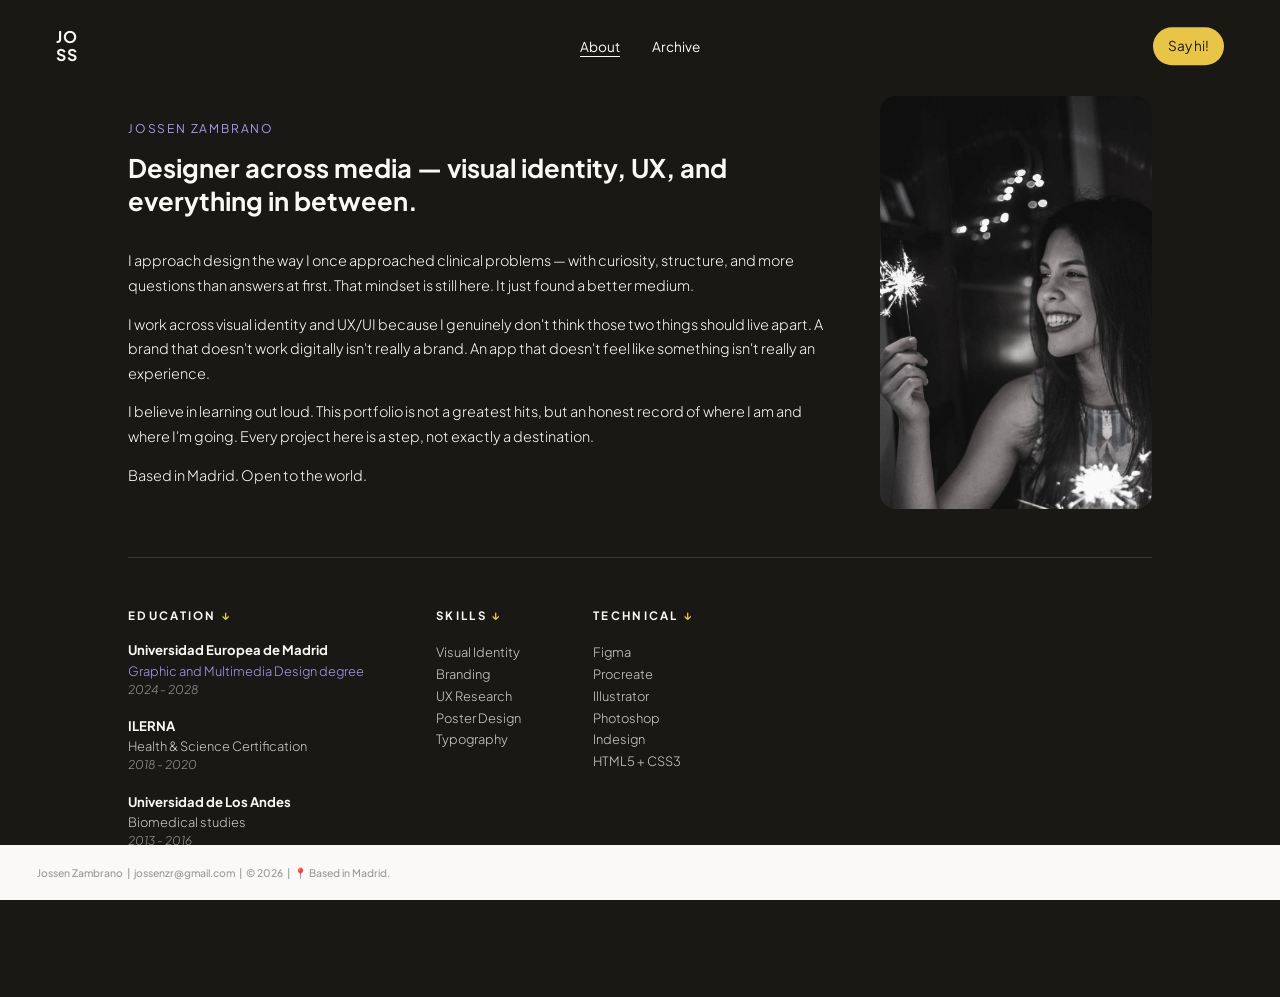
==== aboutme.html @ 897cc7c2 "Rediseño oscuro: sticky nav honey, hero cita, About y responsive móvil - Tema oscuro (Ink + blanco r" ====
﻿<!doctype html>

<html>
  <head>
    <title>About me</title>
    <meta charset="utf-8" />
    <meta
      name="viewport"
      content="width=device-width, initial-scale=1, user-scalable=no"
    />
    <link rel="icon" type="image/png" href="images/favicon.png" />
    <link rel="apple-touch-icon" href="images/favicon.png" />
    <link rel="stylesheet" href="assets/css/main.css" />
    <noscript
      ><link rel="stylesheet" href="assets/css/noscript.css"
    /></noscript>
  </head>
  <body class="is-preload home">
    <!-- Wrapper -->
    <div id="wrapper">
      <!-- Header -->
      <header id="header">
        <div class="inner">
          <!-- Logo -->
          <a href="index.html" class="logo"> <span>JO</span><span>SS</span> </a>

          <!-- Nav -->
          <nav>
            <ul>
              <li><a href="aboutme.html" class="active">About</a></li>
              <li><a href="archive.html">Archive</a></li>
              <li><a href="sayhello.html" class="say-hello">Say hi!</a></li>
            </ul>
          </nav>
          <button class="hamburger" id="hamburger" aria-label="Menu">
            <span></span>
            <span></span>
            <span></span>
          </button>
          <a
            href="sayhello.html#sayhello-form"
            class="header-msg icon fa-envelope"
            aria-label="Say hi"
            ><span class="label">Say hi</span></a
          >
        </div>
      </header>

      <!-- Main -->
      <div id="main">
        <div class="inner">
          <section id="about">
            <div class="about-text">
              <span class="about-label">Jossen Zambrano</span>
              <h2 class="about-heading">
                Designer across media — visual identity, UX, and everything in
                between.
              </h2>
              <p>
                I approach design the way I once approached clinical problems —
                with curiosity, structure, and more questions than answers at
                first. That mindset is still here. It just found a better
                medium.
              </p>
              <p>
                I work across visual identity and UX/UI because I genuinely
                don't think those two things should live apart. A brand that
                doesn't work digitally isn't really a brand. An app that doesn't
                feel like something isn't really an experience.
              </p>
              <p>
                I believe in learning out loud. This portfolio is not a greatest
                hits, but an honest record of where I am and where I'm going.
                Every project here is a step, not exactly a destination.
              </p>
              <p>Based in Madrid. Open to the world.</p>
            </div>
            <div class="about-photo">
              <img src="images/about_me_image.jpeg" alt="Jossen Zambrano" />
            </div>
          </section>

          <section class="resume">
            <div class="resume-col">
              <h3 class="resume-title">Education</h3>
              <div class="resume-item">
                <p class="resume-item-title">Universidad Europea de Madrid</p>
                <p class="resume-item-sub">
                  <span class="resume-hl">Graphic and Multimedia Design degree</span>
                </p>
                <p class="resume-item-date">2024 - 2028</p>
              </div>

              <div class="resume-item">
                <p class="resume-item-title">ILERNA</p>
                <p class="resume-item-sub">Health & Science Certification</p>
                <p class="resume-item-date">2018 - 2020</p>
              </div>

              <div class="resume-item">
                <p class="resume-item-title">Universidad de Los Andes</p>
                <p class="resume-item-sub">Biomedical studies</p>
                <p class="resume-item-date">2013 - 2016</p>
              </div>
            </div>

            <div class="resume-col">
              <h3 class="resume-title">Skills</h3>
              <ul class="resume-list">
                <li>Visual Identity</li>
                <li>Branding</li>
                <li>UX Research</li>
                <li>Poster Design</li>
                <li>Typography</li>
              </ul>
            </div>

            <div class="resume-col">
              <h3 class="resume-title">Technical</h3>
              <ul class="resume-list">
                <li>Figma</li>
                <li>Procreate</li>
                <li>Illustrator</li>
                <li>Photoshop</li>
                <li>Indesign</li>
                <li>HTML5 + CSS3</li>
              </ul>
            </div>
          </section>
        </div>
      </div>

      <!-- Footer -->
      <footer id="footer">
        <div class="inner">
          <div class="footer-bottom">
            <ul class="copyright">
              <li>
                Jossen Zambrano<span class="footer-extra">
                  &nbsp;|&nbsp; jossenzr@gmail.com</span
                >
                &nbsp;|&nbsp; &copy; 2026<span class="footer-extra">
                  &nbsp;|&nbsp; 📍 Based in Madrid.</span
                >
              </li>
            </ul>
            <section class="footer-social">
              <ul class="icons">
                <li>
                  <a
                    href="https://www.instagram.com/hellojossi"
                    target="_blank"
                    rel="noopener"
                    class="icon brands style2 fa-instagram"
                    ><span class="label">Instagram</span></a
                  >
                </li>
                <li>
                  <a
                    href="https://www.linkedin.com/in/jossenz"
                    target="_blank"
                    rel="noopener"
                    class="icon brands style2 fa-linkedin"
                    ><span class="label">LinkedIn</span></a
                  >
                </li>
              </ul>
            </section>
          </div>
        </div>
      </footer>
    </div>

    <!-- Scripts -->
    <script src="assets/js/jquery.min.js"></script>
    <script src="assets/js/browser.min.js"></script>
    <script src="assets/js/breakpoints.min.js"></script>
    <script src="assets/js/util.js"></script>
    <script src="assets/js/main.js"></script>
    <script src="assets/js/hamburger.js"></script>
  </body>
</html>
---- assets/css/main.css ----
﻿@import url(fontawesome-all.min.css);
@import url("https://fonts.googleapis.com/css?family=Source+Sans+Pro:300,700,900");

@font-face {
	font-family: "Plus Jakarta Sans";
	src: url("../webfonts/Plus_Jakarta_Sans/PlusJakartaSans-VariableFont_wght.ttf") format("truetype");
	font-weight: 200 800;
	font-style: normal;
}

@font-face {
	font-family: "Plus Jakarta Sans";
	src: url("../webfonts/Plus_Jakarta_Sans/PlusJakartaSans-Italic-VariableFont_wght.ttf") format("truetype");
	font-weight: 200 800;
	font-style: italic;
}

/*
	Phantom by HTML5 UP
	html5up.net | @ajlkn
	Free for personal and commercial use under the CCA 3.0 license (html5up.net/license)
*/

html, body, div, span, applet, object,
iframe, h1, h2, h3, h4, h5, h6, p, blockquote,
pre, a, abbr, acronym, address, big, cite,
code, del, dfn, em, img, ins, kbd, q, s, samp,
small, strike, strong, sub, sup, tt, var, b,
u, i, center, dl, dt, dd, ol, ul, li, fieldset,
form, label, legend, table, caption, tbody,
tfoot, thead, tr, th, td, article, aside,
canvas, details, embed, figure, figcaption,
footer, header, hgroup, menu, nav, output, ruby,
section, summary, time, mark, audio, video {
	margin: 0;
	padding: 0;
	border: 0;
	font-size: 100%;
	font: inherit;
	vertical-align: baseline;}

article, aside, details, figcaption, figure,
footer, header, hgroup, menu, nav, section {
	display: block;}

body {
	line-height: 1;
}

ol, ul {
	list-style: none;
}

blockquote, q {
	quotes: none;
}

	blockquote:before, blockquote:after, q:before, q:after {
		content: '';
		content: none;
	}

table {
	border-collapse: collapse;
	border-spacing: 0;
}

body {
	-webkit-text-size-adjust: none;
}

mark {
	background-color: transparent;
	color: inherit;
}

input::-moz-focus-inner {
	border: 0;
	padding: 0;
}

input, select, textarea {
	-moz-appearance: none;
	-webkit-appearance: none;
	-ms-appearance: none;
	appearance: none;
}

/* Basic */

	@-ms-viewport {
		width: device-width;
	}

	body {
		-ms-overflow-style: scrollbar;
	}

	@media screen and (max-width: 480px) {

		html, body {
			min-width: 320px;
		}

	}

	html {
		box-sizing: border-box;
	}

	*, *:before, *:after {
		box-sizing: inherit;
	}

	body {
		background: #F5F0E8;
	}

	/* Dark theme — applied site-wide via the "home" body class */
	body.home {
		background: #1A1814;
		color: #FAF9F7;
	}

	/* Header: blended/transparent at top, off-white sticky pill once scrolled */
	body.home #header {
		background: transparent;
		box-shadow: none;
		transition: background-color 0.3s ease, box-shadow 0.3s ease;
	}

	body.home #header.scrolled {
		background: rgba(232, 197, 71, 0.82);
		box-shadow: 0 6px 24px rgba(26, 24, 20, 0.18);
	}

	/* Logo swaps with header state (all widths) */
	body.home #header .logo {
		color: #FAF9F7;
	}

	body.home #header.scrolled .logo,
	body.home #header.menu-open .logo {
		color: #1A1814;
	}

	/* Hamburger swaps with header state (mobile) */
	body.home #header .hamburger span {
		background: #FAF9F7;
	}

	body.home #header.scrolled .hamburger span,
	body.home #header.menu-open .hamburger span {
		background: #1A1814;
	}

	/* Nav links + CTA swap only where the nav is a bar (tablet/desktop) */
	@media screen and (min-width: 737px) {

		/* Say hi as a right-aligned CTA (About/Archive stay centered) */
		body.home #header nav ul li:last-child {
			position: absolute;
			right: 2em;
			top: 50%;
			transform: translateY(-50%);
		}

		body.home #header nav ul li a {
			color: #FAF9F7;
		}

		body.home #header.scrolled nav ul li a {
			color: #1A1814;
		}

		body.home #header.scrolled nav ul li a:hover {
			color: #FAF9F7 !important;
		}

		/* Current-page (active) link behaves like the others — no purple */
		body.home #header nav ul li a.active {
			color: #FAF9F7 !important;
			font-weight: 400;
			text-decoration: underline;
			text-underline-offset: 4px;
		}

		body.home #header nav ul li a.active:hover {
			color: #A599F2 !important;
		}

		body.home #header.scrolled nav ul li a.active {
			color: #1A1814 !important;
		}

		body.home #header.scrolled nav ul li a.active:hover {
			color: #FAF9F7 !important;
		}

		/* Filled pill CTA — Honey on the dark bar */
		body.home #header nav ul li a.say-hello {
			background: #E8C547;
			box-shadow: none;
			color: #1A1814;
			font-weight: 400;
			text-decoration: none;
		}

		body.home #header nav ul li a.say-hello:hover {
			background: #f0d264;
			color: #1A1814 !important;
			box-shadow: none;
			text-decoration: none;
		}

		/* Filled pill CTA — Ink on the honey bar */
		body.home #header.scrolled nav ul li a.say-hello {
			background: #1A1814;
			box-shadow: none;
			color: #FAF9F7;
		}

		body.home #header.scrolled nav ul li a.say-hello:hover {
			background: #2e2a25;
			color: #FAF9F7 !important;
			box-shadow: none;
			text-decoration: none;
		}

	}

	/* Say hi CTA arrow: Ink on the violet button, off-white on the Ink button */
	body.home #header nav ul li a.say-hello::after {
		color: #1A1814;
	}

	body.home #header.scrolled nav ul li a.say-hello::after {
		color: #FAF9F7;
	}

	/* Footer in off-white */
	body.home #footer {
		background-color: #FAF9F7;
	}

	/* Tile shadow, readable on the dark background */
	body.home .tiles article {
		box-shadow: 0 14px 34px rgba(0, 0, 0, 0.55);
	}

	body:not(.is-touch).home .tiles article:hover {
		box-shadow: 0 22px 48px rgba(0, 0, 0, 0.7);
	}

	/* Other pages: flip dark content text to off-white on the dark theme */
	body.home .about-heading,
	body.home .about-text p,
	body.home .sayhello-sub,
	body.home .sayhello-form-label,
	body.home .sayhello-field-label {
		color: #FAF9F7;
	}

	/* About name label in the brand purple */
	body.home .about-label {
		color: #A599F2;
	}

	/* Keep Ink text where it sits on a light (honey) element */
	body.home .sayhello-highlight {
		color: #1A1814;
	}

	/* Per-page nav hover colour (About / Archive) */
	body.p2 #header nav ul li a:not(.say-hello):hover,
	body.p2 #header.scrolled nav ul li a:not(.say-hello):hover {
		color: #FAF9F7 !important;
	}

	body.p3 #header nav ul li a:not(.say-hello):hover,
	body.p3 #header.scrolled nav ul li a:not(.say-hello):hover {
		color: #1A1814 !important;
	}

	/* Already on the Say hi page: hide the CTA in the nav */
	body.sayhi #header nav ul li:last-child {
		display: none;
	}

		body.is-preload *, body.is-preload *:before, body.is-preload *:after {
			-moz-animation: none !important;
			-webkit-animation: none !important;
			-ms-animation: none !important;
			animation: none !important;
			-moz-transition: none !important;
			-webkit-transition: none !important;
			-ms-transition: none !important;
			transition: none !important;
		}

/* Type */

	body, input, select, textarea {
		color: #585858;
		font-family: "Plus Jakarta Sans", "Source Sans Pro", Helvetica, sans-serif;
		font-size: 16pt;
		font-weight: 300;
		line-height: 1.75;
	}

		@media screen and (max-width: 1680px) {

			body, input, select, textarea {
				font-size: 14pt;
			}

		}

		@media screen and (max-width: 1280px) {

			body, input, select, textarea {
				font-size: 12pt;
			}

		}

	a {
		-moz-transition: border-bottom-color 0.2s ease, color 0.2s ease;
		-webkit-transition: border-bottom-color 0.2s ease, color 0.2s ease;
		-ms-transition: border-bottom-color 0.2s ease, color 0.2s ease;
		transition: border-bottom-color 0.2s ease, color 0.2s ease;
		text-decoration: none;
		color: #585858;
		border-bottom: dotted 1px rgba(88, 88, 88, 0.5);
	}

		a:hover {
			border-bottom-color: transparent;
			color: #f2849e !important;
		}

	strong, b {
		font-weight: 900;
	}

	em, i {
		font-style: italic;
	}

	p {
		margin: 0 0 2em 0;
	}

	h1 {
		font-size: 2.75em;
		font-weight: 700;
		line-height: 1.3;
		margin: 0 0 1em 0;
		letter-spacing: -0.035em;
	}

		h1 a {
			color: inherit;
		}

		@media screen and (max-width: 736px) {

			h1 {
				font-size: 2em;
				margin: 0 0 1em 0;
			}

		}

		@media screen and (max-width: 360px) {

			h1 {
				font-size: 1.75em;
			}

		}

	h2 {
		font-weight: 900;
		line-height: 1.5;
		margin: 0 0 2em 0;
		text-transform: uppercase;
		letter-spacing: 0.35em;
		font-size: 1.1em;
	}

		h2 a {
			color: inherit;
		}

	@media screen and (max-width: 980px) {

		h1 br, h2 br {
			display: none;
		}

	}

	@media screen and (max-width: 736px) {

		h2 {
			font-size: 1em;
		}

	}

/* Icon */

	.icon {
		text-decoration: none;
		border-bottom: none;
		position: relative;
	}

		.icon:before {
			-moz-osx-font-smoothing: grayscale;
			-webkit-font-smoothing: antialiased;
			display: inline-block;
			font-style: normal;
			font-variant: normal;
			text-rendering: auto;
			line-height: 1;
			text-transform: none !important;
			font-family: 'Font Awesome 5 Free';
			font-weight: 400;
		}

		.icon > .label {
			display: none;
		}

		.icon:before {
			line-height: inherit;
		}

		.icon.brands:before {
			font-family: 'Font Awesome 5 Brands';
		}

		.icon.style2 {
			-moz-transition: background-color 0.2s ease-in-out, color 0.2s ease-in-out, border-color 0.2s ease-in-out;
			-webkit-transition: background-color 0.2s ease-in-out, color 0.2s ease-in-out, border-color 0.2s ease-in-out;
			-ms-transition: background-color 0.2s ease-in-out, color 0.2s ease-in-out, border-color 0.2s ease-in-out;
			transition: background-color 0.2s ease-in-out, color 0.2s ease-in-out, border-color 0.2s ease-in-out;
			background-color: transparent;
			border: solid 1px #c9c9c9;
			border-radius: 4px;
			width: 2.65em;
			height: 2.65em;
			display: inline-block;
			text-align: center;
			line-height: 2.65em;
			color: inherit;
		}

			.icon.style2:before {
				font-size: 1.1em;
			}

			.icon.style2 {
				border: none;
				width: auto;
				height: auto;
				line-height: inherit;
			}

			.icon.style2:hover {
				color: #A599F2 !important;
				border-color: transparent;
			}

			.icon.style2:active {
				background-color: transparent;
			}

/* List */

	ol {
		list-style: decimal;
		margin: 0 0 2em 0;
		padding-left: 1.25em;
	}

		ol li {
			padding-left: 0.25em;
		}

	ul {
		list-style: disc;
		margin: 0 0 2em 0;
		padding-left: 1em;
	}

		ul li {
			padding-left: 0.5em;
		}

	dl {
		margin: 0 0 2em 0;
	}

		dl dt {
			display: block;
			font-weight: 900;
			margin: 0 0 1em 0;
		}

		dl dd {
			margin-left: 2em;
		}

/* Actions */

	ul.actions {
		display: -moz-flex;
		display: -webkit-flex;
		display: -ms-flex;
		display: flex;
		cursor: default;
		list-style: none;
		margin-left: -1em;
		padding-left: 0;
	}

		ul.actions li {
			padding: 0 0 0 1em;
			vertical-align: middle;
		}

/* Icons */

	ul.icons {
		cursor: default;
		list-style: none;
		padding-left: 0;
		margin: -1em 0 2em -1em;
	}

		ul.icons li {
			display: inline-block;
			padding: 1em 0 0 1em;
		}

/* Form */

	form {
		margin: 0 0 2em 0;
		overflow-x: hidden;
	}

		form > :last-child {
			margin-bottom: 0;
		}

		form > .fields {
			display: -moz-flex;
			display: -webkit-flex;
			display: -ms-flex;
			display: flex;
			-moz-flex-wrap: wrap;
			-webkit-flex-wrap: wrap;
			-ms-flex-wrap: wrap;
			flex-wrap: wrap;
			width: calc(100% + 3em);
			margin: -1.5em 0 2em -1.5em;
		}

			form > .fields > .field {
				-moz-flex-grow: 0;
				-webkit-flex-grow: 0;
				-ms-flex-grow: 0;
				flex-grow: 0;
				-moz-flex-shrink: 0;
				-webkit-flex-shrink: 0;
				-ms-flex-shrink: 0;
				flex-shrink: 0;
				padding: 1.5em 0 0 1.5em;
				width: calc(100% - 1.5em);
			}

				form > .fields > .field.half {
					width: calc(50% - 0.75em);
				}

				form > .fields > .field.third {
					width: calc(100%/3 - 0.5em);
				}

				form > .fields > .field.quarter {
					width: calc(25% - 0.375em);
				}

		@media screen and (max-width: 480px) {

			form > .fields {
				width: calc(100% + 3em);
				margin: -1.5em 0 2em -1.5em;
			}

				form > .fields > .field {
					padding: 1.5em 0 0 1.5em;
					width: calc(100% - 1.5em);
				}

					form > .fields > .field.half {
						width: calc(100% - 1.5em);
					}

					form > .fields > .field.third {
						width: calc(100% - 1.5em);
					}

					form > .fields > .field.quarter {
						width: calc(100% - 1.5em);
					}

		}

	label {
		display: block;
		font-size: 0.9em;
		font-weight: 900;
		margin: 0 0 1em 0;
	}

	input[type="text"],
	input[type="password"],
	input[type="email"],
	input[type="tel"],
	textarea {
		-moz-appearance: none;
		-webkit-appearance: none;
		-ms-appearance: none;
		appearance: none;
		background-color: transparent;
		border: none;
		border-radius: 0;
		border-bottom: solid 1px #c9c9c9;
		color: inherit;
		display: block;
		outline: 0;
		padding: 0;
		text-decoration: none;
		width: 100%;
	}

		input[type="text"]:invalid,
		input[type="password"]:invalid,
		input[type="email"]:invalid,
		input[type="tel"]:invalid,
		textarea:invalid {
			box-shadow: none;
		}

		input[type="text"]:focus,
		input[type="password"]:focus,
		input[type="email"]:focus,
		input[type="tel"]:focus,
		textarea:focus {
			border-bottom-color: #A599F2;
			box-shadow: inset 0 -1px 0 0 #A599F2;
		}

	/*input[type="text"],
	input[type="password"],
	input[type="email"] {
		height: em;
	} */

	textarea {
		padding: 0;
		min-height: 3.75em;
	}

/* Image */

	.image {
		border-radius: 4px;
		border: 0;
		display: inline-block;
		position: relative;
	}

		.image img {
			border-radius: 4px;
			display: block;
		}

/* Button */

	input[type="submit"],
	input[type="reset"],
	input[type="button"],
	button,
	.button {
		-moz-appearance: none;
		-webkit-appearance: none;
		-ms-appearance: none;
		appearance: none;
		-moz-transition: background-color 0.2s ease-in-out, color 0.2s ease-in-out, box-shadow 0.2s ease-in-out;
		-webkit-transition: background-color 0.2s ease-in-out, color 0.2s ease-in-out, box-shadow 0.2s ease-in-out;
		-ms-transition: background-color 0.2s ease-in-out, color 0.2s ease-in-out, box-shadow 0.2s ease-in-out;
		transition: background-color 0.2s ease-in-out, color 0.2s ease-in-out, box-shadow 0.2s ease-in-out;
		background-color: transparent;
		border-radius: 4px;
		border: 0;
		box-shadow: inset 0 0 0 2px #585858;
		color: #585858 !important;
		cursor: pointer;
		display: inline-block;
		font-size: 0.8em;
		font-weight: 900;
		height: 3.5em;
		letter-spacing: 0.35em;
		line-height: 3.45em;
		overflow: hidden;
		padding: 0 1.25em 0 1.6em;
		text-align: center;
		text-decoration: none;
		text-overflow: ellipsis;
		text-transform: uppercase;
		white-space: nowrap;
	}

		input[type="submit"].icon:before,
		input[type="reset"].icon:before,
		input[type="button"].icon:before,
		button.icon:before,
		.button.icon:before {
			margin-right: 0.5em;
		}

		input[type="submit"].fit,
		input[type="reset"].fit,
		input[type="button"].fit,
		button.fit,
		.button.fit {
			width: 100%;
		}

		input[type="submit"]:hover,
		input[type="reset"]:hover,
		input[type="button"]:hover,
		button:hover,
		.button:hover {
			color: #f2849e !important;
			box-shadow: inset 0 0 0 2px #f2849e;
		}

		input[type="submit"]:active,
		input[type="reset"]:active,
		input[type="button"]:active,
		button:active,
		.button:active {
			background-color: rgba(242, 132, 158, 0.1);
		}

		input[type="submit"].primary,
		input[type="reset"].primary,
		input[type="button"].primary,
		button.primary,
		.button.primary {
			box-shadow: none;
			background-color: #E8C547;
			color: #1A1814 !important;
			border-radius: 2em;
		}

			input[type="submit"].primary:hover,
			input[type="reset"].primary:hover,
			input[type="button"].primary:hover,
			button.primary:hover,
			.button.primary:hover {
				background-color: #A599F2;
				box-shadow: 0 4px 16px rgba(165, 153, 242, 0.4);
				color: #ffffff !important;
			}

			input[type="submit"].primary:active,
			input[type="reset"].primary:active,
			input[type="button"].primary:active,
			button.primary:active,
			.button.primary:active {
				background-color: #8a7de0;
			}

		input[type="submit"].disabled, input[type="submit"]:disabled,
		input[type="reset"].disabled,
		input[type="reset"]:disabled,
		input[type="button"].disabled,
		input[type="button"]:disabled,
		button.disabled,
		button:disabled,
		.button.disabled,
		.button:disabled {
			pointer-events: none;
			opacity: 0.25;
		}

/* Tiles */

	.tiles {
		display: grid;
		grid-template-columns: 1fr 1fr 1fr;
		gap: 1em;
		margin: 0;
	}

		.tiles article {
			-moz-transition: -moz-transform 0.5s ease, opacity 0.5s ease, box-shadow 0.5s ease;
			-webkit-transition: -webkit-transform 0.5s ease, opacity 0.5s ease, box-shadow 0.5s ease;
			-ms-transition: -ms-transform 0.5s ease, opacity 0.5s ease, box-shadow 0.5s ease;
			transition: transform 0.5s ease, opacity 0.5s ease, box-shadow 0.5s ease;
			position: relative;
			width: auto;
			margin: 0;
			aspect-ratio: 1 / 1;
			border-radius: 1em;
			box-shadow: 0 10px 30px rgba(26, 24, 20, 0.12);
			overflow: hidden;
		}

			.tiles article > .image {
				-moz-transition: -moz-transform 0.5s ease;
				-webkit-transition: -webkit-transform 0.5s ease;
				-ms-transition: -ms-transform 0.5s ease;
				transition: transform 0.5s ease;
				position: absolute;
				top: 0;
				left: 0;
				width: 100%;
				height: 100%;
				display: block;
				border-radius: 0;
				overflow: hidden;
			}

				.tiles article > .image img {
					display: block;
					width: 100%;
					height: 100%;
					object-fit: cover;
					filter: blur(6px);
					transform: scale(1.05);
					transition: filter 0.5s ease, transform 0.5s ease;
				}

				.tiles article > .image:before {
					pointer-events: none;
					transition: background-color 0.5s ease, opacity 0.5s ease;
					content: '';
					display: block;
					position: absolute;
					top: 0;
					left: 0;
					width: 100%;
					height: 100%;
					background-color: transparent;
					opacity: 0;
					z-index: 1;
				}

				.tiles article > .image:after {
					pointer-events: none;
					-moz-transition: opacity 0.5s ease;
					-webkit-transition: opacity 0.5s ease;
					-ms-transition: opacity 0.5s ease;
					transition: opacity 0.5s ease;
					content: '';
					display: block;
					position: absolute;
					top: 0;
					left: 0;
					width: 100%;
					height: 100%;
					background-image: url("data:image/svg+xml;charset=utf8,%3Csvg xmlns='http://www.w3.org/2000/svg' width='100' height='100' viewBox='0 0 100 100' preserveAspectRatio='none'%3E%3Cstyle%3Eline %7B stroke-width: 0.25px%3B stroke: %23ffffff%3B %7D%3C/style%3E%3Cline x1='0' y1='0' x2='100' y2='100' /%3E%3Cline x1='100' y1='0' x2='0' y2='100' /%3E%3C/svg%3E");
					background-position: center;
					background-repeat: no-repeat;
					background-size: 100% 100%;
					opacity: 0;
					z-index: 2;
				}

			.tiles article > a {
				display: -moz-flex;
				display: -webkit-flex;
				display: -ms-flex;
				display: flex;
				-moz-flex-direction: column;
				-webkit-flex-direction: column;
				-ms-flex-direction: column;
				flex-direction: column;
				-moz-align-items: center;
				-webkit-align-items: center;
				-ms-align-items: center;
				align-items: center;
				-moz-justify-content: center;
				-webkit-justify-content: center;
				-ms-justify-content: center;
				justify-content: center;
				-moz-transition: background-color 0.5s ease, -moz-transform 0.5s ease;
				-webkit-transition: background-color 0.5s ease, -webkit-transform 0.5s ease;
				-ms-transition: background-color 0.5s ease, -ms-transform 0.5s ease;
				transition: background-color 0.5s ease, transform 0.5s ease;
				position: absolute;
				top: 0;
				left: 0;
				width: 100%;
				height: 100%;
				padding: 1em;
				border-radius: 0;
				border-bottom: 0;
				color: #ffffff;
				text-align: center;
				text-decoration: none;
				z-index: 3;
			}

				.tiles article > a > :last-child {
					margin: 0;
				}

				.tiles article > a:hover {
					color: #ffffff !important;
				}

				.tiles article > a h2 {
					margin: 0;
				}

				.tiles article > a .content {
					-moz-transition: max-height 0.5s ease, opacity 0.5s ease;
					-webkit-transition: max-height 0.5s ease, opacity 0.5s ease;
					-ms-transition: max-height 0.5s ease, opacity 0.5s ease;
					transition: max-height 0.5s ease, opacity 0.5s ease;
					width: 100%;
					max-height: 0;
					line-height: 1.5;
					margin-top: 0.35em;
					opacity: 0;
				}

					.tiles article > a .content > :last-child {
						margin-bottom: 0;
					}


			body:not(.is-touch) .tiles article:hover {
				-moz-transform: translateY(-6px);
				-webkit-transform: translateY(-6px);
				-ms-transform: translateY(-6px);
				transform: translateY(-6px);
				box-shadow: 0 18px 42px rgba(26, 24, 20, 0.18);
			}

			body:not(.is-touch) .tiles article:hover > .image {
				-moz-transform: scale(1.03);
				-webkit-transform: scale(1.03);
				-ms-transform: scale(1.03);
				transform: scale(1.03);
			}

				body:not(.is-touch) .tiles article:hover > .image img {
					filter: blur(0);
					transform: scale(1);
				}

				body:not(.is-touch) .tiles article:hover > .image:before {
					background-color: #000000;
					opacity: 0.5;
				}

				body:not(.is-touch) .tiles article:hover > .image:after {
					opacity: 0;
				}

			body:not(.is-touch) .tiles article:hover .content {
				max-height: 15em;
				opacity: 1;
			}

		* + .tiles {
			margin-top: 2em;
		}

		body.is-preload .tiles article {
			-moz-transform: scale(0.9);
			-webkit-transform: scale(0.9);
			-ms-transform: scale(0.9);
			transform: scale(0.9);
			opacity: 0;
		}

		body.is-touch .tiles article .content {
			max-height: 15em;
			opacity: 1;
		}

		body.is-touch .tiles article > .image img {
			filter: blur(0);
			transform: scale(1);
		}

		body.is-touch .tiles article > .image:before {
			background-color: #000000;
			opacity: 0.5;
		}

		@media screen and (max-width: 1280px) {

			.tiles {
				margin: 0;
			}

				.tiles article {
					width: auto;
					margin: 0;
				}

		}

		@media screen and (max-width: 980px) {

			.tiles {
				margin: 0;
			}

				.tiles article {
					width: auto;
					margin: 0;
				}

		}

		@media screen and (max-width: 736px) {

			.tiles {
				grid-template-columns: 1fr 1fr;
				grid-auto-rows: auto;
				gap: 0.8em;
				margin: 0;
			}

				.tiles article {
					width: auto;
					margin: 0;
				}

					.tiles article:hover > .image {
						-moz-transform: scale(1.0);
						-webkit-transform: scale(1.0);
						-ms-transform: scale(1.0);
						transform: scale(1.0);
					}

		}

		@media screen and (max-width: 480px) {

			.tiles {
				grid-template-columns: 1fr;
				grid-auto-rows: auto;
				gap: 0.8em;
				margin: 0;
			}

				.tiles article {
					width: auto;
					margin: 0;
				}

		}

/* Tiles scroll reveal (mobile: appear one-by-one on scroll) */

	@keyframes tileReveal {
		0%   { opacity: 0; transform: translateY(48px); }
		55%  { opacity: 1; }
		80%  { transform: translateY(-8px); }
		100% { opacity: 1; transform: translateY(0); }
	}

	@media screen and (max-width: 736px) {

		.tiles article {
			opacity: 0;
			transform: translateY(48px);
		}

		.tiles article.reveal-in {
			animation: tileReveal 0.5s cubic-bezier(0.22, 1, 0.36, 1) both;
		}

	}

/* Header */

	#header {
		position: fixed;
		top: 0.9em;
		left: 1.5em;
		right: 1.5em;
		z-index: 10000;
		background: #F5F0E8;
		border-radius: 2em;
		box-shadow: 0 6px 24px rgba(26, 24, 20, 0.1);
		padding: 0;
	}

		#header .inner {
			display: flex;
			align-items: center;
			justify-content: center;
			position: relative;
			padding: 0 2em;
			min-height: 4em;
		}

		#header .logo {
			position: absolute;
			left: 2em;
			top: 50%;
			transform: translateY(-50%);
			display: flex;
			flex-direction: column;
			line-height: 1.1;
			text-decoration: none;
			border-bottom: 0;
			color: #1A1814;
			font-size: 1em;
			font-weight: 700;
			letter-spacing: 0.05em;
			transition: color 0.2s ease;
		}

		#header .logo:hover {
			color: #A599F2 !important;
		}

		#header nav ul {
			display: flex;
			align-items: center;
			list-style: none;
			margin: 0;
			padding: 0;
			gap: 2em;
		}

			#header nav ul li {
				padding: 0;
			}

				#header nav ul li a {
					font-size: 0.85em;
					font-weight: 400;
					color: #1A1814;
					text-decoration: none;
					border-bottom: 0;
					letter-spacing: 0;
					padding-bottom: 2px;
					transition: color 0.2s ease;
					display: inline-block;
				}

				#header nav ul li a.say-hello {
					position: relative;
					display: inline-flex;
					align-items: center;
					font-style: normal;
					font-weight: 700;
					padding: 0.5em 1.1em;
					border-radius: 2em;
					box-shadow: inset 0 0 0 2px #1A1814;
					transition: color 0.2s ease, box-shadow 0.2s ease;
				}

					#header nav ul li a.say-hello::after {
						content: '\2192';
						display: inline-block;
						max-width: 0;
						margin-left: 0;
						color: #A599F2;
						font-weight: 700;
						line-height: 1;
						opacity: 0;
						overflow: hidden;
						transform: translateX(-4px);
						transition: max-width 0.3s ease, margin-left 0.3s ease, opacity 0.25s ease, transform 0.3s ease;
					}

				#header nav ul li a:hover {
					color: #A599F2 !important;
					border-bottom: none !important;
					text-decoration: underline;
					text-underline-offset: 4px;
				}

				#header nav ul li a.say-hello:hover {
					box-shadow: inset 0 0 0 2px #A599F2;
					text-decoration: none;
				}

					#header nav ul li a.say-hello:hover::after {
						max-width: 1.5em;
						margin-left: 0.5em;
						opacity: 1;
						transform: translateX(0);
					}

				#header nav ul li a.active {
					color: #A599F2 !important;
					font-weight: 600;
					text-decoration: underline;
					text-underline-offset: 4px;
				}

/* Hamburger button */

	.hamburger {
		display: none;
		flex-direction: column;
		align-items: center;
		justify-content: center;
		gap: 5px;
		width: 26px;
		height: 26px;
		background: none;
		border: none;
		outline: none;
		cursor: pointer;
		padding: 0;
		z-index: 1001;
		box-shadow: none;
	}

	.hamburger:hover,
	.hamburger:active,
	.hamburger:focus,
	.hamburger:focus-visible {
		outline: none;
		box-shadow: none;
	}

	.hamburger span {
		display: block;
		width: 22px;
		height: 2px;
		background: #1A1814;
		border-radius: 2px;
		transition: transform 0.3s ease, opacity 0.3s ease;
	}

	.hamburger.is-open span:nth-child(1) {
		transform: translateY(7px) rotate(45deg);
	}

	.hamburger.is-open span:nth-child(2) {
		opacity: 0;
	}

	.hamburger.is-open span:nth-child(3) {
		transform: translateY(-7px) rotate(-45deg);
	}

	/* Header message icon */

	.header-msg {
		display: none;
		align-items: center;
		justify-content: center;
		width: 26px;
		height: 26px;
		color: #1A1814;
		font-size: 22px;
		line-height: 1;
		z-index: 1001;
		transition: color 0.2s ease;
	}

	.header-msg:hover {
		color: #A599F2 !important;
	}

	@media screen and (max-width: 736px) {

		/* Solid honey bar on mobile (no opacity) */
		body.home #header.scrolled {
			background: #E8C547;
		}

		#header .inner {
			padding: 1em 1.2em;
			position: relative;
			justify-content: flex-end;
		}

		#header .logo {
			position: absolute;
			left: 1.2em;
			top: 50%;
			transform: translateY(-50%);
			text-align: left;
			z-index: 1002;
		}

		.hamburger {
			display: flex;
			z-index: 1002;
		}

		.header-msg {
			display: none;
		}

		#header nav {
			position: fixed;
			top: 0;
			left: 0;
			right: 0;
			bottom: 0;
			width: 100%;
			height: 100vh;
			background: #E3D8F2;
			padding: 5.5em 1.6em 2em;
			z-index: 1000;
			transform: translateY(-100%);
			transition: transform 0.4s ease;
			overflow-y: auto;
		}

		#header nav.is-open {
			transform: translateY(0);
		}

		#header nav ul {
			flex-direction: column;
			align-items: flex-start;
			gap: 0.5em;
		}

		#header nav ul li {
			width: 100%;
		}

		#header nav ul li a {
			display: block;
			padding: 0.3em 0;
			font-size: 1.4em;
		}

		#header nav ul li a.say-hello {
			display: inline-block;
			margin-top: 1em;
			padding: 0.5em 1.4em;
			font-size: 1.1em;
			border-radius: 2em;
			background: #1A1814;
			color: #A599F2;
			box-shadow: none;
		}

		#header nav ul li a.say-hello::after {
			display: none;
		}

	}

/* Menu */

	#wrapper {
		-moz-transition: opacity 0.45s ease;
		-webkit-transition: opacity 0.45s ease;
		-ms-transition: opacity 0.45s ease;
		transition: opacity 0.45s ease;
		opacity: 1;
	}


/* Intro animation */

	@keyframes fadeSlideUp {
		from { opacity: 0; transform: translateY(24px); }
		to   { opacity: 1; transform: translateY(0); }
	}

	@keyframes quoteEmphasis {
		0%, 45% { color: inherit; }
		100%    { color: #A599F2; }
	}

	#intro .quote-text {
		animation: fadeSlideUp 0.9s cubic-bezier(0.22, 1, 0.36, 1) 0.15s both;
	}

	#intro .quote-sign {
		animation: fadeSlideUp 0.9s cubic-bezier(0.22, 1, 0.36, 1) 0.75s both;
	}

	#intro .quote-text em {
		animation: quoteEmphasis 1.4s ease 0.7s both;
	}

/* Intro */

	#intro {
		padding: 3.5em 2.5em 4.5em 2.5em;
		text-align: center;
	}

		#intro .hero-quote {
			margin: 0 auto;
			padding: 0;
			border: 0;
		}

		#intro .quote-text {
			font-size: clamp(1.9em, 5vw, 3.4em);
			font-weight: 300;
			line-height: 1.22;
			letter-spacing: -0.02em;
			max-width: min(11em, 100%);
			margin: 0 auto 0.7em auto;
		}

			#intro .quote-text em {
				font-style: normal;
				font-weight: 400;
				color: #A599F2;
			}

		#intro .quote-sign {
			display: flex;
			flex-direction: column;
			gap: 0.15em;
		}

			#intro .quote-name {
				font-size: clamp(1em, 1.6vw, 1.25em);
				font-weight: 600;
			}

			#intro .quote-role {
				font-size: clamp(0.85em, 1.2vw, 1em);
				font-weight: 400;
				font-style: italic;
				color: #E8C547;
			}

	@media screen and (max-width: 736px) {

		#intro {
			padding: 7em 1.4em 3em 1.4em;
		}

		#intro .hero-quote {
			max-width: 100%;
		}

		#intro .quote-text {
			font-size: clamp(1.7em, 8vw, 2.6em);
		}

	}

/* Main */

	#main {
		padding: 6em 0 8em 0;
		overflow-x: hidden;
	}

		@media screen and (max-width: 736px) {

			#main {
				padding: 0em 0 7em 0 ;
			}

		}

/* Footer */

	#footer {
		padding: 0.75em 0 0.75em 0;
		background-color: #EDE8DC;
		position: fixed;
		bottom: 0;
		left: 0;
		right: 0;
		z-index: 9999;
	}

	#footer h2 {
		margin: 0 0 0.5em 0;
	}

	#footer .footer-social h2 {
		font-size: 0.75em;
		font-weight: 400;
		text-transform: uppercase;
		letter-spacing: 0.15em;
	}

	#footer > .inner {
		align-items: center;
	}

	#footer .footer-bottom {
		display: flex;
		align-items: center;
		justify-content: space-between;
		width: 100%;
	}

	#footer .footer-social {
		display: flex;
		align-items: center;
		justify-content: flex-end;
		margin: 0;
	}

	#footer .footer-social ul.icons {
		margin: 0;
		padding: 0;
	}

	#footer .footer-social ul.icons li {
		padding: 0;
		margin: 0 0.5em;
	}

	#footer .footer-bottom .copyright {
		margin: 0;
		list-style: none;
		padding: 0;
		font-size: 0.65em;
		color: #999999;
		font-weight: 500;
		text-align: center;
	}

	#footer .footer-available {
		font-variant: small-caps;
		font-size: 1.2em;
		letter-spacing: 0.08em;
	}


/* Wrapper */

	#wrapper > * > .inner {
		width: 100%;
		max-width: 80em;
		margin: 0 auto;
		padding: 0 2em;
	}

		@media screen and (max-width: 736px) {

			#wrapper > * > .inner {
				padding: 0 1.25em;
			}

		}

/* Say Hello page */

	#sayhello-intro {
		max-width: 68em;
		margin: 0 auto;
		padding: 1.2em 0 1em 0;
		text-align: left;
	}

	@keyframes sayhelloTitleIn {
		from { opacity: 0; transform: translateX(40px); }
		to   { opacity: 1; transform: translateX(0); }
	}

	#sayhello-intro h1 {
		font-size: clamp(2.4em, 6vw, 3.6em);
		font-weight: 700;
		line-height: 1.05;
		letter-spacing: -0.02em;
		margin-bottom: 0.35em;
		color: rgba(250, 249, 247, 0.7);
		animation: sayhelloTitleIn 0.7s cubic-bezier(0.22, 1, 0.36, 1) both;
	}

	.sayhello-sub {
		font-size: 0.95em;
		line-height: 1.55;
		max-width: 30em;
		margin: 0;
	}

	#sayhello {
		max-width: 68em;
		margin: 0 auto;
		display: grid;
		grid-template-columns: 1fr 1fr;
		gap: 3.5em;
		align-items: start;
	}

	.sayhello-image {
		border-radius: 16px;
		overflow: hidden;
		aspect-ratio: 1 / 1;
	}

	.sayhello-image img {
		width: 100%;
		height: 100%;
		object-fit: cover;
		object-position: center top;
	}

	.sayhello-form-label {
		font-size: 0.85em;
		font-weight: 700;
		color: #1A1814;
		margin-bottom: 0.8em;
	}

	#sayhello input::placeholder,
	#sayhello textarea::placeholder {
		font-size: 0.8em;
	}

	.sayhello-field-label {
		display: block;
		font-size: 0.8em;
		font-weight: 400;
		color: #1A1814;
		margin-bottom: 0.3em;
	}

	#sayhello form > .fields {
		width: calc(100% + 1em);
		margin: -0.2em 0 0.4em -1em;
	}

	#sayhello form > .fields > .field {
		padding: 0.2em 0 0 1em;
	}

	#sayhello form > .fields > .field.half {
		width: calc(50% - 0.5em);
	}

	.field:not(:first-child):not(.half) {
		margin-top: 1em;
	}

#sayhello ul.actions {
		display: flex;
		justify-content: flex-start;
		margin: 0;
		margin-top: 2.5em;
	}

	#sayhello ul.actions li {
		padding-left: 0;
	}

	/* Submit pill: like the Say hi CTA — static colour, arrow slides on hover */
	.submit-cta {
		display: inline-flex;
		align-items: center;
		justify-content: center;
		text-transform: none;
		letter-spacing: normal;
		font-weight: 400;
		padding: 0 1.4em;
	}

		.primary.submit-cta:hover,
		.primary.submit-cta:active {
			background-color: #E8C547;
			color: #1A1814 !important;
			box-shadow: none;
		}

		.submit-cta::after {
			content: '\2192';
			display: inline-block;
			max-width: 0;
			margin-left: 0;
			color: #1A1814;
			font-weight: 700;
			line-height: 1;
			opacity: 0;
			overflow: hidden;
			transform: translateX(-4px);
			transition: max-width 0.3s ease, margin-left 0.3s ease, opacity 0.25s ease, transform 0.3s ease;
		}

		.submit-cta:hover::after {
			max-width: 1.5em;
			margin-left: 0.5em;
			opacity: 1;
			transform: translateX(0);
		}

	[data-fs-success] {
		display: none;
	}

	.sayhello-toast {
		position: fixed;
		bottom: 2rem;
		left: 50%;
		transform: translateX(-50%);
		background: #1A1814;
		color: #fff;
		padding: 0.9em 1.6em;
		border-radius: 8px;
		font-size: 0.9em;
		font-weight: 500;
		max-width: calc(100vw - 2rem);
		text-align: center;
		z-index: 9999;
		box-shadow: 0 4px 20px rgba(0,0,0,0.18);
		animation: toast-in 0.35s cubic-bezier(0.22, 1, 0.36, 1) both;
	}

	@keyframes toast-in {
		from {
			opacity: 0;
			transform: translateX(-50%) translateY(12px);
		}
		to {
			opacity: 1;
			transform: translateX(-50%) translateY(0);
		}
	}

	@keyframes toast-out {
		to {
			opacity: 0;
			transform: translateX(-50%) translateY(12px);
		}
	}

	.sayhello-toast--out {
		animation: toast-out 0.35s cubic-bezier(0.22, 1, 0.36, 1) forwards;
	}

	.sayhello-error {
		color: #c0392b;
		font-size: 0.8em;
		margin-bottom: 0.5em;
	}

	[data-fs-error]:not(:empty) {
		color: #c0392b;
		font-size: 0.75em;
		display: block;
		margin-top: 0.25em;
	}

/* About page */

	#about {
		display: grid;
		grid-template-columns: 1fr 17em;
		align-items: stretch;
		gap: 3em;
		max-width: 64em;
		margin: 0 auto;
	}

	.about-text {
		display: flex;
		flex-direction: column;
		justify-content: center;
	}

	.about-label {
		display: block;
		font-size: 0.75em;
		font-weight: 400;
		text-transform: uppercase;
		letter-spacing: 0.15em;
		color: #1A1814;
		margin-bottom: 1em;
	}

	.about-heading {
		font-size: 1.6em;
		font-weight: 700;
		line-height: 1.3;
		color: #1A1814;
		margin-bottom: 1.2em;
		text-transform: none;
		letter-spacing: normal;
	}

	.about-text p {
		font-size: 0.9em;
		line-height: 1.7;
		color: #1A1814;
		margin-bottom: 1em;
	}

	.about-text p:last-child {
		margin-bottom: 0;
	}

	.about-photo {
		position: relative;
		overflow: hidden;
		border-radius: 16px;
	}

	.about-photo img {
		width: 100%;
		height: 120%;
		object-fit: cover;
		object-position: left top;
	}

	/* About page — resume (Education / Skills / Experience) */
	.resume {
		border-top: solid 1px rgba(250, 249, 247, 0.15);
		max-width: 64em;
		margin: 3em auto 0;
		padding-top: 3em;
		display: grid;
		grid-template-columns: repeat(3, max-content);
		justify-content: start;
		gap: 4.5em;
	}

	.resume-title {
		font-size: 0.72em;
		font-weight: 700;
		text-transform: uppercase;
		letter-spacing: 0.2em;
		margin: 0 0 1.4em 0;
	}

	.resume-title::after {
		content: ' \2193';
		color: #E8C547;
	}

	.resume-item {
		margin-bottom: 1.3em;
	}

	.resume-item-title {
		font-size: 0.82em;
		font-weight: 700;
		line-height: 1.25;
		margin: 0;
	}

	.resume-item-sub {
		font-size: 0.8em;
		line-height: 1.25;
		margin: 0.3em 0 0 0;
		color: rgba(250, 249, 247, 0.8);
	}

	.resume-hl {
		color: #A599F2;
	}

	.resume-item-date {
		font-size: 0.75em;
		font-style: italic;
		line-height: 1.3;
		margin: 0.25em 0 0 0;
		opacity: 0.55;
	}

	.resume-list {
		list-style: none;
		margin: 0;
		padding: 0;
	}

		.resume-list li {
			font-size: 0.8em;
			line-height: 1.7;
			padding-left: 0;
			color: rgba(250, 249, 247, 0.8);
		}

	@media screen and (max-width: 736px) {

		.resume {
			grid-template-columns: 1fr;
			gap: 2.2em;
			padding-top: 2.2em;
		}

	}

/* ==========================================================================
   Project pages
   ========================================================================== */

	.project-tagline {
		padding: 3em 0;
		text-align: center;
	}

	.project-tagline p {
		font-size: 2em;
		font-weight: 300;
		line-height: 1.2;
		margin: 0;
		cursor: default;
		transition: transform 0.4s ease;
	}

	.project-tagline p:hover {
		transform: scale(1.02);
	}

	.project-tagline p em {
		font-style: italic;
		font-weight: 300;
		position: relative;
		display: inline;
		transition: color 0.3s ease;
	}

	.project-tagline p em::before {
		content: '';
		position: absolute;
		inset: -0.05em -0.1em;
		background-color: #E8C547;
		z-index: -1;
		transform: scaleX(0);
		transform-origin: left;
		transition: transform 0.35s cubic-bezier(0.22, 1, 0.36, 1);
	}

	.project-tagline p:hover em::before {
		transform: scaleX(1);
	}

	.project-tagline p:hover em {
		color: #1A1814;
	}

	@keyframes project-cover-in {
		from {
			opacity: 0;
			transform: scale(1.04);
		}
		to {
			opacity: 1;
			transform: scale(1);
		}
	}

	.project-cover {
		position: relative;
		left: 50%;
		right: 50%;
		margin-left: -50vw;
		margin-right: -50vw;
		margin-top: -5em;
		width: 100vw;
		margin-bottom: 3rem;
		animation: project-cover-in 2.8s cubic-bezier(0.22, 1, 0.36, 1) both;
	}

	.project-cover img {
		width: 100%;
		display: block;
		opacity: 0.8;
		aspect-ratio: 16 / 9;
		object-fit: cover;
		object-position: center top;
	}

	.project-description {
		display: flex;
		gap: 4rem;
		margin-bottom: 3rem;
		padding: 3rem 0;
	}

	.project-description-meta {
		flex: 0 0 35%;
	}

	.project-description-meta h1 {
		font-size: 2rem;
		margin-bottom: 2rem;
	}

	.project-description-meta dl {
		margin: 0;
	}

	.project-description-meta dt {
		font-weight: 700;
		font-size: 0.9rem;
		margin-top: 1.2rem;
		margin-bottom: 0.2rem;
	}

	.project-description-meta dt:first-of-type {
		margin-top: 0;
	}

	.project-description-meta dd {
		margin: 0;
		font-size: 0.9rem;
		opacity: 0.8;
	}

	.project-description-body {
		flex: 1;
	}

	.project-description-tagline {
		font-size: 1rem;
		font-weight: 600;
		margin-bottom: 1.5rem;
	}

	.project-description-body p {
		font-size: 0.95rem;
		line-height: 1.8;
		margin-bottom: 1rem;
	}

	.project-description-body p:last-child {
		margin-bottom: 0;
	}


.project-section {
		margin-bottom: 3rem;
	}

	.image-grid {
		display: flex;
		gap: 16px;
		margin-bottom: 16px;
	}

	.image-grid img {
		flex: 1;
		min-width: 0;
		display: block;
		aspect-ratio: 1 / 1;
		object-fit: cover;
		border-radius: 0;
	}

	.image-grid img:hover {
		transform: scale(1.02);
	}

	/* Contained, centred project layout on tablet/desktop (wider side margins) */
	@media screen and (min-width: 737px) {

		.project-cover {
			left: auto;
			right: auto;
			width: 100%;
			max-width: 64em;
			margin: 0 auto 3rem auto;
		}

		.project-tagline,
		.project-description,
		.project-section {
			max-width: 64em;
			margin-left: auto;
			margin-right: auto;
		}

	}

/* ==========================================================================
   Mobile responsive — global + all pages (≤736px and ≤480px)
   ========================================================================== */

/* --- Footer --- */

@media screen and (max-width: 736px) {

	#footer .footer-bottom {
		flex-direction: row;
		align-items: center;
		justify-content: space-between;
		gap: 0.8em;
		padding: 0 1.2em;
	}

	#footer .footer-social {
		justify-content: flex-end;
		flex: none;
	}

	#footer .footer-bottom .copyright {
		font-size: 0.62em;
		white-space: nowrap;
	}

	#footer .footer-extra {
		display: none;
	}

}

@media screen and (max-width: 480px) {

	#footer .footer-bottom {
		padding: 0 1em;
	}

	#footer .footer-bottom .copyright {
		font-size: 0.58em;
		line-height: 1.6;
	}

	#footer .footer-social ul.icons li {
		margin: 0 0.35em;
	}

}

/* --- Header --- */

@media screen and (max-width: 480px) {

	#header .inner {
		padding: 0.8em 1em;
		min-height: 4em;
	}

	#header nav ul {
		gap: 0.7em;
	}

	#header nav ul li a {
		font-size: 1.2em;
	}

}

/* --- Intro (index) --- */

@media screen and (max-width: 480px) {

	#intro {
		padding: 5em 1em 2em 1em;
	}

	#intro .intro-greeting {
		font-size: clamp(2em, 13vw, 2.9em);
	}

	#intro .intro-bio {
		font-size: 0.9em;
		max-width: 24em;
	}

}

/* --- About page --- */

@media screen and (max-width: 736px) {

	#about {
		grid-template-columns: 1fr;
		margin: 0;
		gap: 1.8em;
		padding-top: 5.5em;
	}

	.about-photo {
		order: -1;
		height: auto;
		aspect-ratio: 9 / 10;
	}

	.about-photo img {
		height: 100%;
		object-fit: cover;
		object-position: center 30%;
	}

	.about-text {
		padding: 0;
	}

	.about-heading {
		font-size: 1.35em;
	}

}

@media screen and (max-width: 480px) {

	#about {
		margin: 0;
	}

	.about-text {
		padding: 0;
	}

	.about-heading {
		font-size: 1.2em;
	}

}

/* --- Archive page --- */

	.under-construction {
		display: flex;
		flex-direction: column;
		align-items: center;
		justify-content: center;
		min-height: calc(100vh - 12em);
		gap: 0.5em;
		text-align: center;
	}

	.under-construction span {
		font-size: 3.5em;
		display: inline-block;
		animation: emoji-bounce 1.2s ease infinite;
	}

	@keyframes emoji-bounce {
		0%, 100% { transform: translateY(0); }
		40%       { transform: translateY(-10px); }
		60%       { transform: translateY(-6px); }
	}

	.under-construction p {
		font-size: 1.1em;
		font-weight: 500;
		letter-spacing: 0.08em;
		color: #1A1814;
	}

/* --- Say Hello page --- */

@media screen and (max-width: 736px) {

	#sayhello-intro {
		padding: 6em 0 1em 0;
	}

	#sayhello-intro h1 {
		font-size: clamp(2.6em, 11vw, 3.6em);
	}

	#sayhello {
		grid-template-columns: 1fr;
		gap: 1.5em;
	}

	.sayhello-image {
		aspect-ratio: auto;
	}

	.sayhello-image img {
		height: auto;
		object-fit: contain;
	}

	#sayhello form > .fields > .field.half {
		width: 100%;
	}

}

@media screen and (max-width: 480px) {

	#sayhello-intro {
		padding: 5.5em 0 1em 0;
	}

	#sayhello-intro h1 {
		font-size: 2em;
	}

	.sayhello-image {
		display: block;
	}

	#sayhello ul.actions {
		justify-content: flex-start;
		margin-top: 1.5em;
	}

}

/* --- Project pages --- */

@media screen and (max-width: 736px) {

	.project-cover {
		margin-top: -4em;
	}

	.project-cover img {
		aspect-ratio: 4 / 3;
		border-radius: 14px;
	}

	.project-tagline {
		padding: 2em 0;
	}

	.project-tagline p {
		font-size: 1.3em;
	}

	.project-description {
		flex-direction: column;
		gap: 2rem;
		padding: 1.5rem 0;
	}

	.project-description-meta {
		flex: none;
	}

	.image-grid {
		flex-direction: column;
		gap: 12px;
	}

	.image-grid img {
		height: auto;
		aspect-ratio: 1 / 1;
		width: 100%;
		border-radius: 14px;
	}

}

@media screen and (max-width: 480px) {

	.project-tagline p {
		font-size: 1.1em;
	}

	.project-description-meta h1 {
		font-size: 1.5rem;
	}

}
---- assets/css/noscript.css ----
/*
	Phantom by HTML5 UP
	html5up.net | @ajlkn
	Free for personal and commercial use under the CCA 3.0 license (html5up.net/license)
*/

/* Tiles */

	body.is-preload .tiles article {
		-moz-transform: none;
		-webkit-transform: none;
		-ms-transform: none;
		transform: none;
		opacity: 1;
	}
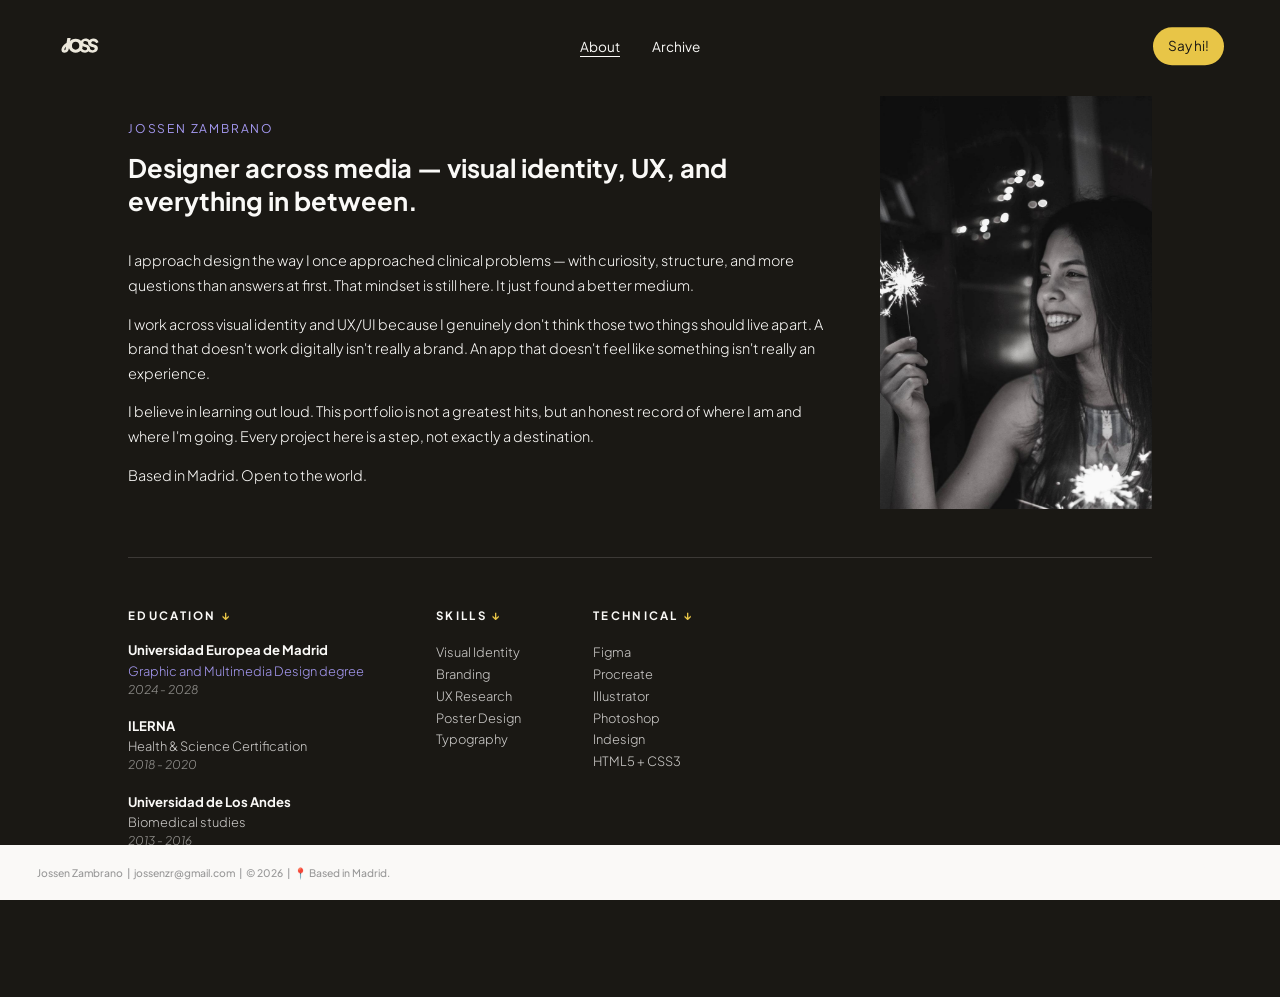
==== commit 5b0282dc: "feat: navbar, favicon, projects, animations and more" ====
--- a/aboutme.html
+++ b/aboutme.html
@@ -8,21 +8,34 @@
       name="viewport"
       content="width=device-width, initial-scale=1, user-scalable=no"
     />
-    <link rel="icon" type="image/png" href="images/favicon.png" />
-    <link rel="apple-touch-icon" href="images/favicon.png" />
+    <link
+      rel="icon"
+      type="image/png"
+      href="images/favicon/favicon-96x96.png"
+      sizes="96x96"
+    />
+    <link rel="icon" type="image/svg+xml" href="images/favicon/favicon.svg" />
+    <link rel="shortcut icon" href="images/favicon/favicon.ico" />
+    <link
+      rel="apple-touch-icon"
+      sizes="180x180"
+      href="images/favicon/apple-touch-icon.png"
+    />
+    <meta name="apple-mobile-web-app-title" content="MyWebSite" />
+    <link rel="manifest" href="images/favicon/site.webmanifest" />
     <link rel="stylesheet" href="assets/css/main.css" />
-    <noscript
-      ><link rel="stylesheet" href="assets/css/noscript.css"
-    /></noscript>
+    <noscript><link rel="stylesheet" href="assets/css/noscriptss" /></noscript>
   </head>
-  <body class="is-preload home">
+  <body class="is-preload home about">
     <!-- Wrapper -->
     <div id="wrapper">
       <!-- Header -->
       <header id="header">
         <div class="inner">
           <!-- Logo -->
-          <a href="index.html" class="logo"> <span>JO</span><span>SS</span> </a>
+          <a href="index.html" class="logo" aria-label="JOSS"
+            ><span class="logo-mark"></span
+          ></a>
 
           <!-- Nav -->
           <nav>
@@ -86,7 +99,9 @@
               <div class="resume-item">
                 <p class="resume-item-title">Universidad Europea de Madrid</p>
                 <p class="resume-item-sub">
-                  <span class="resume-hl">Graphic and Multimedia Design degree</span>
+                  <span class="resume-hl"
+                    >Graphic and Multimedia Design degree</span
+                  >
                 </p>
                 <p class="resume-item-date">2024 - 2028</p>
               </div>
--- a/assets/css/main.css
+++ b/assets/css/main.css
@@ -130,18 +130,28 @@
 	}
 
 	body.home #header.scrolled {
-		background: rgba(232, 197, 71, 0.82);
-		box-shadow: 0 6px 24px rgba(26, 24, 20, 0.18);
-	}
-
-	/* Logo swaps with header state (all widths) */
+		background: rgba(227, 216, 242, 0.5);
+		box-shadow: 0 6px 24px rgba(26, 24, 20, 0.12);
+		-webkit-backdrop-filter: blur(22px) saturate(140%);
+		backdrop-filter: blur(22px) saturate(140%);
+	}
+
+	/* Logo swaps with header state (all widths).
+	   The logo is an SVG rendered via CSS mask, tinted with currentColor —
+	   so it picks up Pergamino on the dark bar and Ink once scrolled. */
 	body.home #header .logo {
-		color: #FAF9F7;
+		color: #ECE8DC;
 	}
 
 	body.home #header.scrolled .logo,
 	body.home #header.menu-open .logo {
 		color: #1A1814;
+	}
+
+	/* SVG logo flips from Pergamino to Ink on the light (scrolled) bar */
+	body.home #header.scrolled .logo-mark,
+	body.home #header.menu-open .logo-mark {
+		filter: brightness(0);
 	}
 
 	/* Hamburger swaps with header state (mobile) */
@@ -186,7 +196,7 @@
 		}
 
 		body.home #header nav ul li a.active:hover {
-			color: #A599F2 !important;
+			color: #FAF9F7 !important;
 		}
 
 		body.home #header.scrolled nav ul li a.active {
@@ -272,14 +282,17 @@
 	}
 
 	/* Per-page nav hover colour (About / Archive) */
-	body.p2 #header nav ul li a:not(.say-hello):hover,
+	body.p2 #header nav ul li a:not(.say-hello):hover {
+		color: #FAF9F7 !important;
+	}
+
 	body.p2 #header.scrolled nav ul li a:not(.say-hello):hover {
 		color: #FAF9F7 !important;
 	}
 
 	body.p3 #header nav ul li a:not(.say-hello):hover,
 	body.p3 #header.scrolled nav ul li a:not(.say-hello):hover {
-		color: #1A1814 !important;
+		color: #FAF9F7 !important;
 	}
 
 	/* Already on the Say hi page: hide the CTA in the nav */
@@ -1079,21 +1092,26 @@
 /* Tiles scroll reveal (mobile: appear one-by-one on scroll) */
 
 	@keyframes tileReveal {
-		0%   { opacity: 0; transform: translateY(48px); }
-		55%  { opacity: 1; }
-		80%  { transform: translateY(-8px); }
-		100% { opacity: 1; transform: translateY(0); }
+		0%   { opacity: 0; }
+		100% { opacity: 1; }
 	}
 
 	@media screen and (max-width: 736px) {
+
+		.tiles {
+			gap: 0;
+		}
 
 		.tiles article {
 			opacity: 0;
-			transform: translateY(48px);
+			border-radius: 0;
+			width: 100%;
+			aspect-ratio: 1 / 1;
+			height: auto;
 		}
 
 		.tiles article.reveal-in {
-			animation: tileReveal 0.5s cubic-bezier(0.22, 1, 0.36, 1) both;
+			animation: tileReveal 1.2s ease both;
 		}
 
 	}
@@ -1142,6 +1160,19 @@
 			color: #A599F2 !important;
 		}
 
+		/* SVG wordmark as a background image (loads over file:// too).
+		   Native fill is Pergamino; flipped to Ink via filter when scrolled. */
+		#header .logo .logo-mark {
+			display: block;
+			width: 3em;
+			height: 3em;
+			background-image: url(../../images/LOGO_JOSS.svg);
+			background-repeat: no-repeat;
+			background-position: center;
+			background-size: contain;
+			transition: filter 0.2s ease;
+		}
+
 		#header nav ul {
 			display: flex;
 			align-items: center;
@@ -1194,7 +1225,7 @@
 					}
 
 				#header nav ul li a:hover {
-					color: #A599F2 !important;
+					color: #FAF9F7 !important;
 					border-bottom: none !important;
 					text-decoration: underline;
 					text-underline-offset: 4px;
@@ -1256,7 +1287,7 @@
 	}
 
 	.hamburger.is-open span:nth-child(1) {
-		transform: translateY(7px) rotate(45deg);
+		transform: translateY(6px) rotate(45deg);
 	}
 
 	.hamburger.is-open span:nth-child(2) {
@@ -1264,7 +1295,7 @@
 	}
 
 	.hamburger.is-open span:nth-child(3) {
-		transform: translateY(-7px) rotate(-45deg);
+		transform: translateY(-6px) rotate(-45deg);
 	}
 
 	/* Header message icon */
@@ -1288,29 +1319,54 @@
 
 	@media screen and (max-width: 736px) {
 
-		/* Solid honey bar on mobile (no opacity) */
-		body.home #header.scrolled {
-			background: #E8C547;
+		/* Frosted lavender bar on mobile — same blur as desktop.
+		   The blur is only disabled while the drawer is open, so the
+		   full-screen menu stays positioned relative to the viewport. */
+		body.home #header.scrolled.menu-open {
+			-webkit-backdrop-filter: none;
+			backdrop-filter: none;
 		}
 
 		#header .inner {
-			padding: 1em 1.2em;
+			padding: 0 1.2em;
+			min-height: 0;
+			height: 1.2em;
 			position: relative;
 			justify-content: flex-end;
 		}
 
 		#header .logo {
 			position: absolute;
-			left: 1.2em;
+			left: 1.7em;
 			top: 50%;
 			transform: translateY(-50%);
+			flex-direction: row;
 			text-align: left;
+			font-size: 1.05em;
+			line-height: 1;
 			z-index: 1002;
 		}
 
+		
 		.hamburger {
 			display: flex;
+			width: 20px;
+			height: 11px;
+			gap: 2px;
+			margin-right: 0.55em;
 			z-index: 1002;
+		}
+
+		.hamburger span {
+			width: 20px;
+		}
+
+		.hamburger.is-open span:nth-child(1) {
+			transform: translateY(4px) rotate(45deg);
+		}
+
+		.hamburger.is-open span:nth-child(3) {
+			transform: translateY(-4px) rotate(-45deg);
 		}
 
 		.header-msg {
@@ -1326,7 +1382,10 @@
 			width: 100%;
 			height: 100vh;
 			background: #E3D8F2;
-			padding: 5.5em 1.6em 2em;
+			display: flex;
+			flex-direction: column;
+			justify-content: center;
+			padding: 3em 1.6em 9em;
 			z-index: 1000;
 			transform: translateY(-100%);
 			transition: transform 0.4s ease;
@@ -1339,18 +1398,20 @@
 
 		#header nav ul {
 			flex-direction: column;
-			align-items: flex-start;
+			align-items: center;
 			gap: 0.5em;
 		}
 
 		#header nav ul li {
 			width: 100%;
+			text-align: center;
 		}
 
 		#header nav ul li a {
 			display: block;
 			padding: 0.3em 0;
 			font-size: 1.4em;
+			text-align: center;
 		}
 
 		#header nav ul li a.say-hello {
@@ -1815,7 +1876,7 @@
 	.about-photo {
 		position: relative;
 		overflow: hidden;
-		border-radius: 16px;
+		border-radius: 0;
 	}
 
 	.about-photo img {
@@ -1823,6 +1884,19 @@
 		height: 120%;
 		object-fit: cover;
 		object-position: left top;
+		opacity: 0;
+		filter: blur(24px);
+		transform: scale(1.06);
+	}
+
+	/* Reveal from blurred to sharp when scrolled into view */
+	.about-photo.reveal-in img {
+		animation: aboutPhotoReveal 2.6s cubic-bezier(0.22, 1, 0.36, 1) both;
+	}
+
+	@keyframes aboutPhotoReveal {
+		0%   { opacity: 0; filter: blur(24px); transform: scale(1.06); }
+		100% { opacity: 1; filter: blur(0);    transform: scale(1); }
 	}
 
 	/* About page — resume (Education / Skills / Experience) */
@@ -1835,6 +1909,7 @@
 		grid-template-columns: repeat(3, max-content);
 		justify-content: start;
 		gap: 4.5em;
+		text-align: left;
 	}
 
 	.resume-title {
@@ -1893,12 +1968,34 @@
 			color: rgba(250, 249, 247, 0.8);
 		}
 
+	/* About page — text fades/slides up as it scrolls into view */
+	body.about .about-label,
+	body.about .about-heading,
+	body.about .about-text p,
+	body.about .resume-col {
+		opacity: 0;
+		transform: translateY(22px);
+		transition: opacity 0.8s cubic-bezier(0.22, 1, 0.36, 1),
+		            transform 0.8s cubic-bezier(0.22, 1, 0.36, 1);
+	}
+
+	body.about .about-label.reveal-in,
+	body.about .about-heading.reveal-in,
+	body.about .about-text p.reveal-in,
+	body.about .resume-col.reveal-in {
+		opacity: 1;
+		transform: none;
+	}
+
 	@media screen and (max-width: 736px) {
 
 		.resume {
 			grid-template-columns: 1fr;
 			gap: 2.2em;
 			padding-top: 2.2em;
+			margin-left: 0;
+			margin-right: 0;
+			text-align: left;
 		}
 
 	}
@@ -1984,6 +2081,19 @@
 		object-position: center top;
 	}
 
+	/* Project 2 hero: match the photo's native 3:2 ratio so nothing is
+	   cropped and the cards stay centred and fully visible */
+	body.p2 .project-cover img {
+		aspect-ratio: 3 / 2;
+		object-position: center center;
+	}
+
+	/* Don't pull the cover up under the header — that clipped the top of
+	   the photo above the viewport edge. Keep it fully in view. */
+	body.p2 .project-cover {
+		margin-top: 0;
+	}
+
 	.project-description {
 		display: flex;
 		gap: 4rem;
@@ -2048,8 +2158,8 @@
 
 	.image-grid {
 		display: flex;
-		gap: 16px;
-		margin-bottom: 16px;
+		gap: 0;
+		margin-bottom: 0;
 	}
 
 	.image-grid img {
@@ -2059,6 +2169,16 @@
 		aspect-ratio: 1 / 1;
 		object-fit: cover;
 		border-radius: 0;
+		opacity: 0;
+		transform: translateY(26px);
+		transition: opacity 0.7s cubic-bezier(0.22, 1, 0.36, 1),
+		            transform 0.7s cubic-bezier(0.22, 1, 0.36, 1);
+	}
+
+	/* Reveal each gallery image as it scrolls into view */
+	.image-grid img.reveal-in {
+		opacity: 1;
+		transform: none;
 	}
 
 	.image-grid img:hover {
@@ -2177,17 +2297,23 @@
 
 @media screen and (max-width: 736px) {
 
-	#about {
-		grid-template-columns: 1fr;
-		margin: 0;
-		gap: 1.8em;
+	/* Dissolve the #about grid so text, resume and photo all become
+	   siblings in the .inner flow — lets the photo drop to the very end */
+	body.about #main > .inner {
+		display: flex;
+		flex-direction: column;
 		padding-top: 5.5em;
 	}
 
+	body.about #about {
+		display: contents;
+	}
+
 	.about-photo {
-		order: -1;
+		order: 99;
 		height: auto;
-		aspect-ratio: 9 / 10;
+		aspect-ratio: 4 / 5;
+		margin-top: 2.5em;
 	}
 
 	.about-photo img {
@@ -2316,7 +2442,7 @@
 
 	.project-cover img {
 		aspect-ratio: 4 / 3;
-		border-radius: 14px;
+		border-radius: 0;
 	}
 
 	.project-tagline {
@@ -2339,14 +2465,19 @@
 
 	.image-grid {
 		flex-direction: column;
-		gap: 12px;
+		gap: 0;
 	}
 
 	.image-grid img {
 		height: auto;
 		aspect-ratio: 1 / 1;
 		width: 100%;
-		border-radius: 14px;
+		border-radius: 0;
+	}
+
+	/* No hover movement on touch devices */
+	.image-grid img:hover {
+		transform: none;
 	}
 
 }
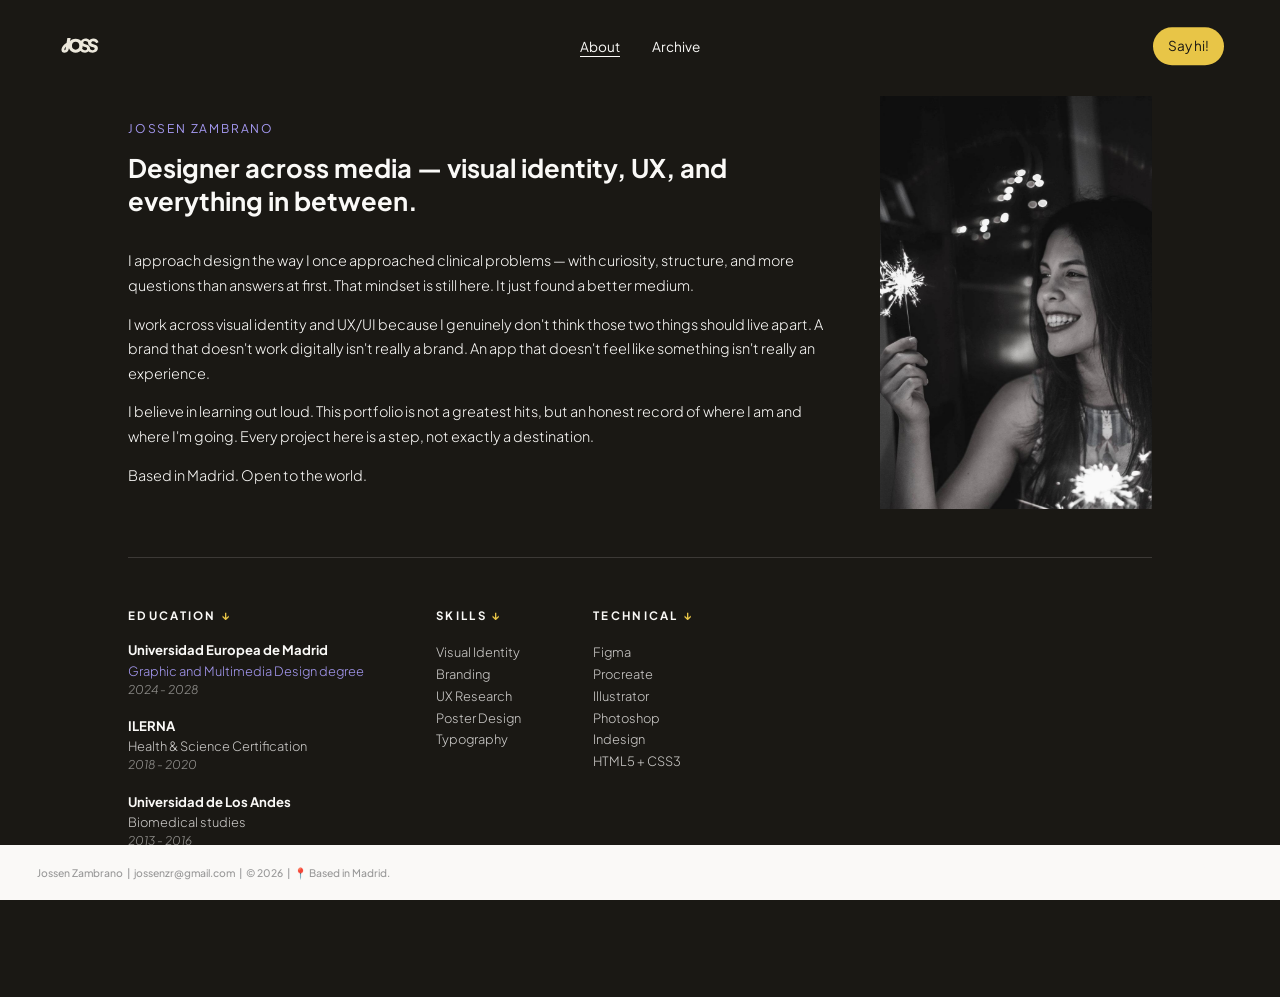
==== commit d657fa5e: "barra lila sobre nav bar" ====
--- a/aboutme.html
+++ b/aboutme.html
@@ -22,6 +22,7 @@
       href="images/favicon/apple-touch-icon.png"
     />
     <meta name="apple-mobile-web-app-title" content="MyWebSite" />
+    <meta name="theme-color" content="#1A1814" />
     <link rel="manifest" href="images/favicon/site.webmanifest" />
     <link rel="stylesheet" href="assets/css/main.css" />
     <noscript><link rel="stylesheet" href="assets/css/noscriptss" /></noscript>
--- a/assets/css/main.css
+++ b/assets/css/main.css
@@ -106,6 +106,8 @@
 
 	html {
 		box-sizing: border-box;
+		background: #1A1814;
+		overscroll-behavior-y: none;
 	}
 
 	*, *:before, *:after {
@@ -114,6 +116,7 @@
 
 	body {
 		background: #F5F0E8;
+		overscroll-behavior-y: none;
 	}
 
 	/* Dark theme — applied site-wide via the "home" body class */
@@ -122,18 +125,37 @@
 		color: #FAF9F7;
 	}
 
-	/* Header: blended/transparent at top, off-white sticky pill once scrolled */
+	/* Header: blended/transparent at top, off-white sticky pill once scrolled.
+	   The frosted background lives on ::before (not on #header itself) because
+	   backdrop-filter on #header would make it the containing block for its
+	   fixed-position mobile menu (nav), breaking that menu's full-viewport
+	   positioning and leaking a sliver of its background above the pill. */
 	body.home #header {
 		background: transparent;
 		box-shadow: none;
-		transition: background-color 0.3s ease, box-shadow 0.3s ease;
-	}
-
-	body.home #header.scrolled {
+		transition: box-shadow 0.3s ease;
+	}
+
+	body.home #header::before {
+		content: '';
+		position: absolute;
+		inset: 0;
+		border-radius: inherit;
 		background: rgba(227, 216, 242, 0.5);
-		box-shadow: 0 6px 24px rgba(26, 24, 20, 0.12);
+		opacity: 0;
 		-webkit-backdrop-filter: blur(22px) saturate(140%);
 		backdrop-filter: blur(22px) saturate(140%);
+		transition: opacity 0.3s ease;
+		z-index: -1;
+		pointer-events: none;
+	}
+
+	body.home #header.scrolled {
+		box-shadow: 0 6px 24px rgba(26, 24, 20, 0.12);
+	}
+
+	body.home #header.scrolled::before {
+		opacity: 1;
 	}
 
 	/* Logo swaps with header state (all widths).
@@ -1319,14 +1341,6 @@
 
 	@media screen and (max-width: 736px) {
 
-		/* Frosted lavender bar on mobile — same blur as desktop.
-		   The blur is only disabled while the drawer is open, so the
-		   full-screen menu stays positioned relative to the viewport. */
-		body.home #header.scrolled.menu-open {
-			-webkit-backdrop-filter: none;
-			backdrop-filter: none;
-		}
-
 		#header .inner {
 			padding: 0 1.2em;
 			min-height: 0;
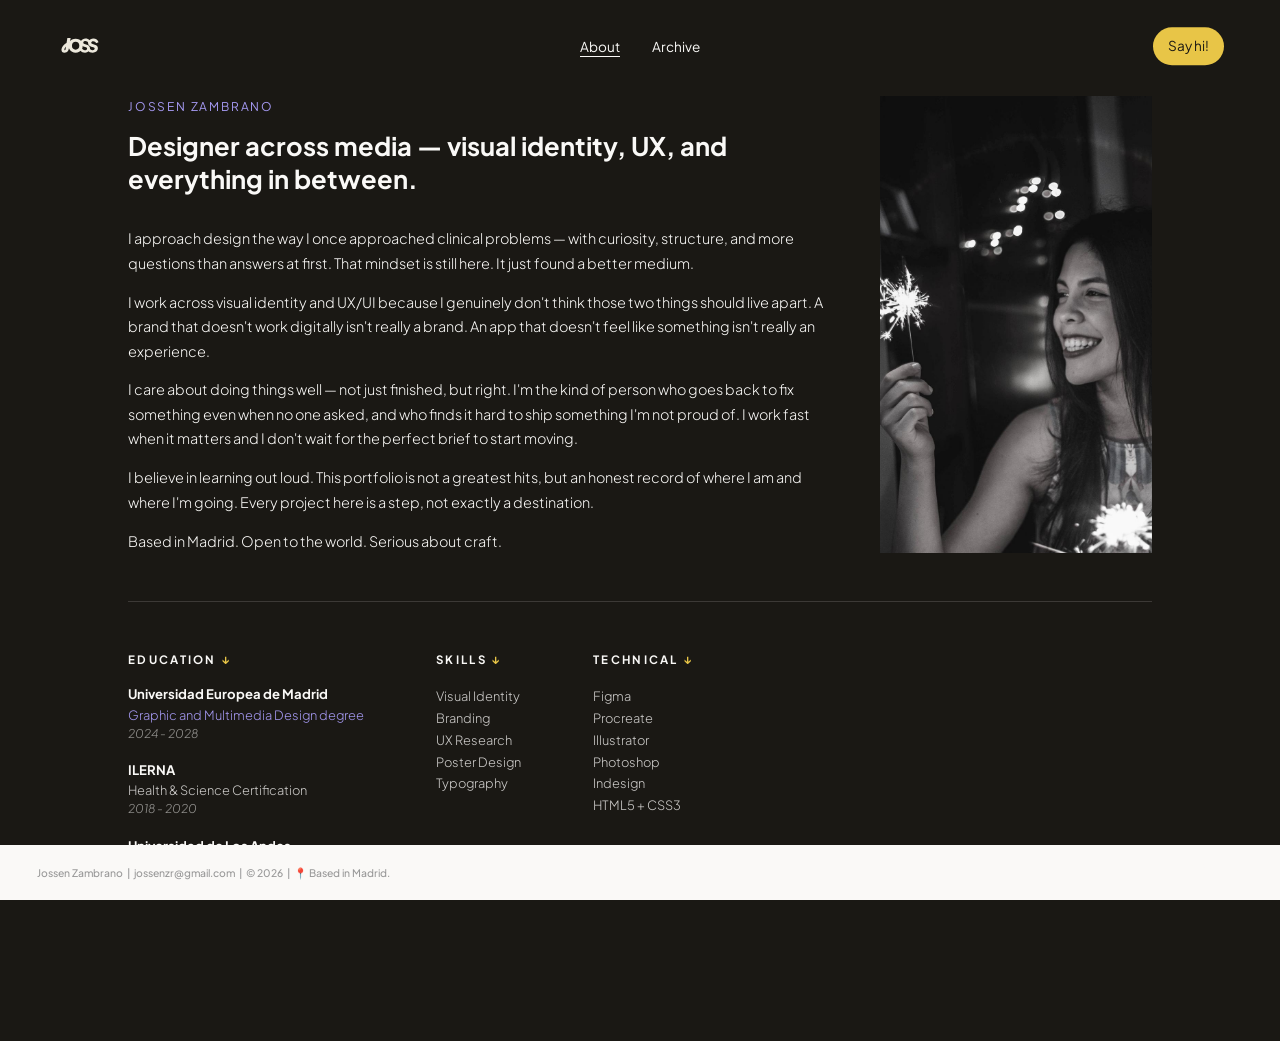
==== commit a051c207: "Amplía el texto de About me Añade un párrafo sobre cuidar el detalle y cierra con "Serious about cra" ====
--- a/aboutme.html
+++ b/aboutme.html
@@ -82,12 +82,20 @@
                 doesn't work digitally isn't really a brand. An app that doesn't
                 feel like something isn't really an experience.
               </p>
+
+              <p>
+                I care about doing things well — not just finished, but right.
+                I'm the kind of person who goes back to fix something even when
+                no one asked, and who finds it hard to ship something I'm not
+                proud of. I work fast when it matters and I don't wait for the
+                perfect brief to start moving.
+              </p>
               <p>
                 I believe in learning out loud. This portfolio is not a greatest
                 hits, but an honest record of where I am and where I'm going.
                 Every project here is a step, not exactly a destination.
               </p>
-              <p>Based in Madrid. Open to the world.</p>
+              <p>Based in Madrid. Open to the world. Serious about craft.</p>
             </div>
             <div class="about-photo">
               <img src="images/about_me_image.jpeg" alt="Jossen Zambrano" />
--- a/assets/css/main.css
+++ b/assets/css/main.css
@@ -275,9 +275,9 @@
 		background-color: #FAF9F7;
 	}
 
-	/* Tile shadow, readable on the dark background */
+	/* Tiles sit flush against each other — no resting shadow to break the mosaic */
 	body.home .tiles article {
-		box-shadow: 0 14px 34px rgba(0, 0, 0, 0.55);
+		box-shadow: none;
 	}
 
 	body:not(.is-touch).home .tiles article:hover {
@@ -317,9 +317,14 @@
 		color: #FAF9F7 !important;
 	}
 
-	/* Already on the Say hi page: hide the CTA in the nav */
-	body.sayhi #header nav ul li:last-child {
-		display: none;
+	/* Already on the Say hi page: hide the CTA in the nav (desktop/tablet only —
+	   on mobile it stays in the drawer so there's still a way back to the page). */
+	@media screen and (min-width: 737px) {
+
+		body.sayhi #header nav ul li:last-child {
+			display: none;
+		}
+
 	}
 
 		body.is-preload *, body.is-preload *:before, body.is-preload *:after {
@@ -842,8 +847,9 @@
 	.tiles {
 		display: grid;
 		grid-template-columns: 1fr 1fr 1fr;
-		gap: 1em;
-		margin: 0;
+		gap: 0;
+		max-width: 94%;
+		margin: 0 auto;
 	}
 
 		.tiles article {
@@ -855,8 +861,8 @@
 			width: auto;
 			margin: 0;
 			aspect-ratio: 1 / 1;
-			border-radius: 1em;
-			box-shadow: 0 10px 30px rgba(26, 24, 20, 0.12);
+			border-radius: 0;
+			box-shadow: none;
 			overflow: hidden;
 		}
 
@@ -1049,7 +1055,7 @@
 		@media screen and (max-width: 1280px) {
 
 			.tiles {
-				margin: 0;
+				margin: 0 auto;
 			}
 
 				.tiles article {
@@ -1062,7 +1068,7 @@
 		@media screen and (max-width: 980px) {
 
 			.tiles {
-				margin: 0;
+				margin: 0 auto;
 			}
 
 				.tiles article {
@@ -1077,8 +1083,8 @@
 			.tiles {
 				grid-template-columns: 1fr 1fr;
 				grid-auto-rows: auto;
-				gap: 0.8em;
-				margin: 0;
+				gap: 0;
+				margin: 0 auto;
 			}
 
 				.tiles article {
@@ -1100,8 +1106,8 @@
 			.tiles {
 				grid-template-columns: 1fr;
 				grid-auto-rows: auto;
-				gap: 0.8em;
-				margin: 0;
+				gap: 0;
+				margin: 0 auto;
 			}
 
 				.tiles article {
@@ -1428,6 +1434,13 @@
 			text-align: center;
 		}
 
+		/* Current-page link in the drawer: Ink, not purple */
+		#header nav ul li a.active:not(.say-hello) {
+			color: #1A1814 !important;
+			text-decoration: underline;
+			text-underline-offset: 4px;
+		}
+
 		#header nav ul li a.say-hello {
 			display: inline-block;
 			margin-top: 1em;
@@ -1437,6 +1450,13 @@
 			background: #1A1814;
 			color: #A599F2;
 			box-shadow: none;
+		}
+
+		/* Say hi! pill stays Lavender-on-Ink even when marked active
+		   (e.g. opening the drawer while already on the Say hi page) */
+		#header nav ul li a.say-hello.active {
+			color: #A599F2 !important;
+			text-decoration: none;
 		}
 
 		#header nav ul li a.say-hello::after {
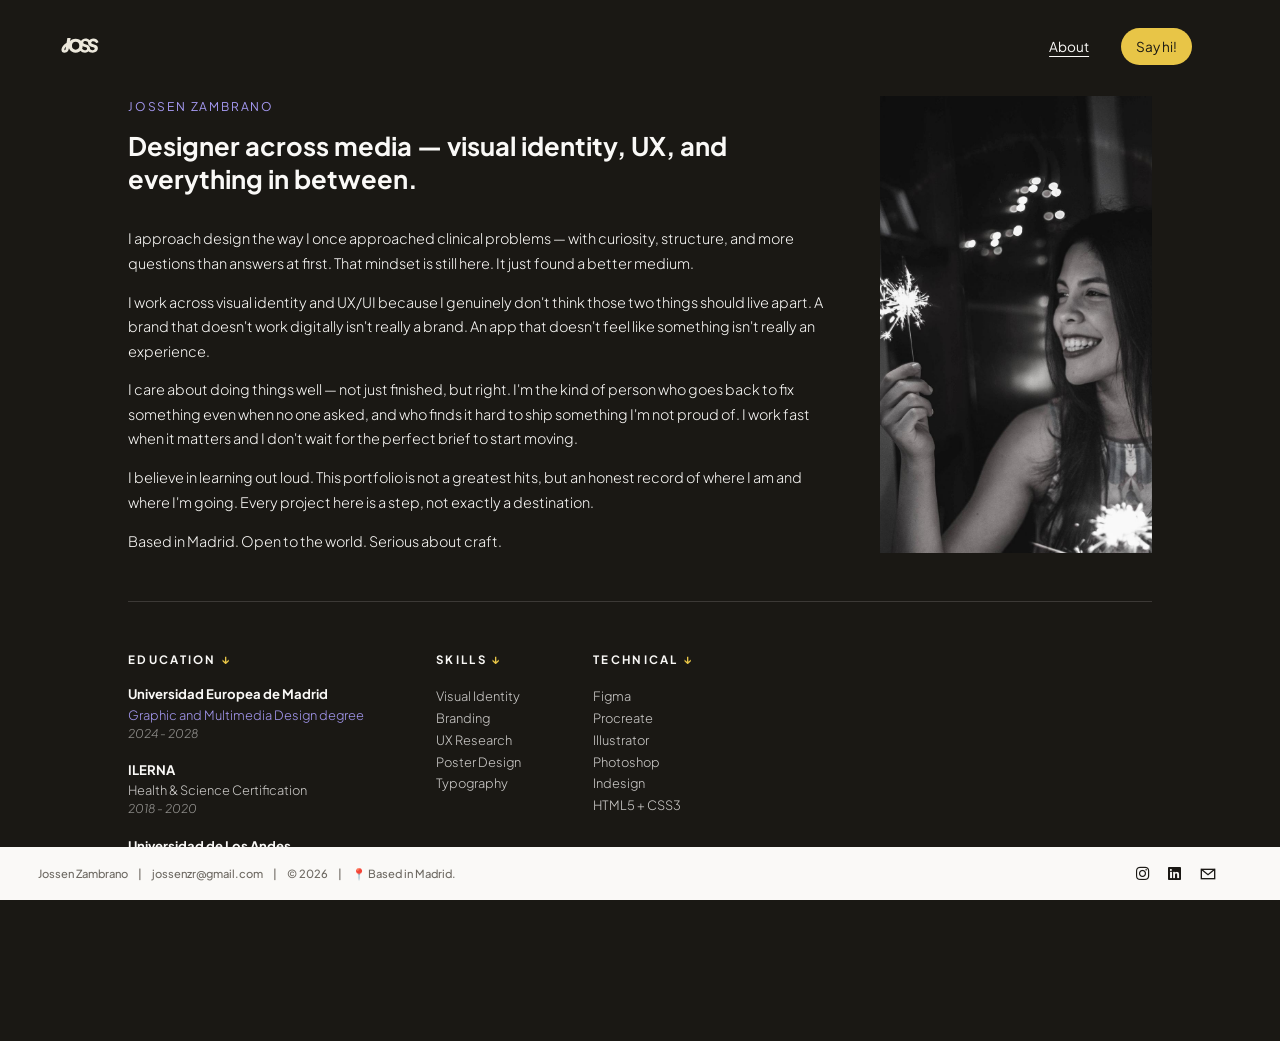
==== commit 83cfeff4: "Case study Método MAD, tiles rediseñados, Coming Soon y limpieza de Archive - Nueva página proyecto4" ====
--- a/aboutme.html
+++ b/aboutme.html
@@ -42,7 +42,6 @@
           <nav>
             <ul>
               <li><a href="aboutme.html" class="active">About</a></li>
-              <li><a href="archive.html">Archive</a></li>
               <li><a href="sayhello.html" class="say-hello">Say hi!</a></li>
             </ul>
           </nav>
@@ -161,10 +160,10 @@
             <ul class="copyright">
               <li>
                 Jossen Zambrano<span class="footer-extra">
-                  &nbsp;|&nbsp; jossenzr@gmail.com</span
+                  &nbsp;&nbsp;&nbsp;&nbsp;|&nbsp;&nbsp;&nbsp;&nbsp; jossenzr@gmail.com</span
                 >
-                &nbsp;|&nbsp; &copy; 2026<span class="footer-extra">
-                  &nbsp;|&nbsp; 📍 Based in Madrid.</span
+                &nbsp;&nbsp;&nbsp;&nbsp;|&nbsp;&nbsp;&nbsp;&nbsp; &copy; 2026<span class="footer-extra">
+                  &nbsp;&nbsp;&nbsp;&nbsp;|&nbsp;&nbsp;&nbsp;&nbsp; 📍 Based in Madrid.</span
                 >
               </li>
             </ul>
@@ -188,6 +187,14 @@
                     ><span class="label">LinkedIn</span></a
                   >
                 </li>
+                <li>
+                  <a
+                    href="mailto:jossenzr@gmail.com"
+                    class="icon style2 fa-envelope"
+                    aria-label="Say hi"
+                    ><span class="label">Say hi</span></a
+                  >
+                </li>
               </ul>
             </section>
           </div>
--- a/assets/css/main.css
+++ b/assets/css/main.css
@@ -189,12 +189,14 @@
 	/* Nav links + CTA swap only where the nav is a bar (tablet/desktop) */
 	@media screen and (min-width: 737px) {
 
-		/* Say hi as a right-aligned CTA (About/Archive stay centered) */
-		body.home #header nav ul li:last-child {
-			position: absolute;
-			right: 2em;
-			top: 50%;
-			transform: translateY(-50%);
+		/* Nav group (About + Say hi) aligned to the right, mirroring the
+		   logo's 2em inset on the left */
+		body.home #header .inner {
+			justify-content: flex-end;
+		}
+
+		body.home #header nav {
+			margin-right: 2em;
 		}
 
 		body.home #header nav ul li a {
@@ -936,14 +938,14 @@
 				-webkit-flex-direction: column;
 				-ms-flex-direction: column;
 				flex-direction: column;
-				-moz-align-items: center;
-				-webkit-align-items: center;
-				-ms-align-items: center;
-				align-items: center;
-				-moz-justify-content: center;
-				-webkit-justify-content: center;
-				-ms-justify-content: center;
-				justify-content: center;
+				-moz-align-items: flex-start;
+				-webkit-align-items: flex-start;
+				-ms-align-items: flex-start;
+				align-items: flex-start;
+				-moz-justify-content: flex-end;
+				-webkit-justify-content: flex-end;
+				-ms-justify-content: flex-end;
+				justify-content: flex-end;
 				-moz-transition: background-color 0.5s ease, -moz-transform 0.5s ease;
 				-webkit-transition: background-color 0.5s ease, -webkit-transform 0.5s ease;
 				-ms-transition: background-color 0.5s ease, -ms-transform 0.5s ease;
@@ -953,11 +955,11 @@
 				left: 0;
 				width: 100%;
 				height: 100%;
-				padding: 1em;
+				padding: 1.6em;
 				border-radius: 0;
 				border-bottom: 0;
 				color: #ffffff;
-				text-align: center;
+				text-align: left;
 				text-decoration: none;
 				z-index: 3;
 			}
@@ -970,8 +972,23 @@
 					color: #ffffff !important;
 				}
 
+				/* Project name: bottom-left, sentence case, accent line below */
 				.tiles article > a h2 {
 					margin: 0;
+					text-transform: none;
+					letter-spacing: 0.05em;
+					font-weight: 550;
+					font-size: 1.20em;
+					line-height: 1.25;
+				}
+
+				.tiles article > a h2::after {
+					content: '';
+					display: block;
+					width: 1em;
+					height: 3px;
+					background: #A599F2;
+					margin-top: 0.6em;
 				}
 
 				.tiles article > a .content {
@@ -982,9 +999,18 @@
 					width: 100%;
 					max-height: 0;
 					line-height: 1.5;
-					margin-top: 0.35em;
+					margin-top: 0.5em;
 					opacity: 0;
 				}
+
+					/* Project type in small caps */
+					.tiles article > a .content p {
+						font-size: 0.60em;
+						text-transform: uppercase;
+						letter-spacing: 0.18em;
+						font-weight: 500;
+						margin: 0;
+					}
 
 					.tiles article > a .content > :last-child {
 						margin-bottom: 0;
@@ -1045,6 +1071,20 @@
 		body.is-touch .tiles article > .image img {
 			filter: blur(0);
 			transform: scale(1);
+		}
+
+		/* Locked (coming soon) tiles: stay blurred everywhere */
+		body:not(.is-touch) .tiles article.locked:hover > .image img,
+		body.is-touch .tiles article.locked > .image img {
+			filter: blur(6px);
+			transform: scale(1.05);
+		}
+
+		/* Lock emoji next to the project name */
+		.tile-lock {
+			font-size: 0.9em;
+			margin-left: 0.5em;
+			vertical-align: 0.04em;
 		}
 
 		body.is-touch .tiles article > .image:before {
@@ -1616,6 +1656,7 @@
 		align-items: center;
 		justify-content: flex-end;
 		margin: 0;
+		padding-right: 1.5em;
 	}
 
 	#footer .footer-social ul.icons {
@@ -1626,14 +1667,38 @@
 	#footer .footer-social ul.icons li {
 		padding: 0;
 		margin: 0 0.5em;
+	}
+
+	/* Ink icons on the light footer (they'd inherit Pergamino and vanish);
+	   hover keeps the lavender from .icon.style2:hover */
+	#footer .footer-social .icon.style2 {
+		color: #1A1814;
+	}
+
+	#footer .footer-social .icon.style2:before {
+		font-size: 0.95em;
+	}
+
+	/* Outline envelope with a pointed flap — FA5's outline version has a
+	   rounded flap, so we draw it as an SVG mask tinted with currentColor
+	   (keeps the Ink colour and the lavender hover) */
+	#footer .footer-social .icon.fa-envelope:before {
+		content: '';
+		display: inline-block;
+		width: 1.05em;
+		height: 1.05em;
+		background-color: currentColor;
+		-webkit-mask: url("data:image/svg+xml,%3Csvg xmlns='http://www.w3.org/2000/svg' viewBox='0 0 24 24'%3E%3Cg fill='none' stroke='%23fff' stroke-width='2'%3E%3Crect x='2' y='5' width='20' height='14'/%3E%3Cpath d='M2 5l10 8 10-8'/%3E%3C/g%3E%3C/svg%3E") no-repeat center / contain;
+		mask: url("data:image/svg+xml,%3Csvg xmlns='http://www.w3.org/2000/svg' viewBox='0 0 24 24'%3E%3Cg fill='none' stroke='%23fff' stroke-width='2'%3E%3Crect x='2' y='5' width='20' height='14'/%3E%3Cpath d='M2 5l10 8 10-8'/%3E%3C/g%3E%3C/svg%3E") no-repeat center / contain;
+		vertical-align: -0.14em;
 	}
 
 	#footer .footer-bottom .copyright {
 		margin: 0;
 		list-style: none;
 		padding: 0;
-		font-size: 0.65em;
-		color: #999999;
+		font-size: 0.7em;
+		color: #6E6A63;
 		font-weight: 500;
 		text-align: center;
 	}
@@ -2240,6 +2305,296 @@
 
 	}
 
+/* Case study — Método MAD (proyecto4) */
+
+	.cs-section {
+		margin-bottom: 4.5rem;
+	}
+
+	.cs-label {
+		display: block;
+		font-size: 0.75em;
+		font-weight: 400;
+		text-transform: uppercase;
+		letter-spacing: 0.15em;
+		color: #A599F2;
+		padding-bottom: 0.8em;
+		border-bottom: 1px solid rgba(250, 249, 247, 0.15);
+		margin-bottom: 2em;
+	}
+
+	.cs-h2 {
+		font-size: 1.6em;
+		font-weight: 700;
+		line-height: 1.3;
+		color: #FAF9F7;
+		text-transform: none;
+		letter-spacing: normal;
+		margin-bottom: 0.8em;
+	}
+
+	.cs-body {
+		font-size: 0.95em;
+		line-height: 1.8;
+		color: #FAF9F7;
+		opacity: 0.85;
+		margin-bottom: 2em;
+		max-width: 46em;
+	}
+
+	.cs-card {
+		background: rgba(250, 249, 247, 0.05);
+		border: 1px solid rgba(250, 249, 247, 0.14);
+		border-radius: 1em;
+		padding: 1.5em;
+	}
+
+	.cs-stats {
+		display: grid;
+		grid-template-columns: repeat(3, 1fr);
+		gap: 1.25em;
+		margin-bottom: 2em;
+	}
+
+	.cs-stat-num {
+		font-size: 2em;
+		font-weight: 700;
+		color: #E8C547;
+		margin: 0 0 0.3em;
+	}
+
+	.cs-stat-title {
+		font-size: 0.85em;
+		font-weight: 600;
+		color: #FAF9F7;
+		line-height: 1.4;
+		margin: 0 0 0.4em;
+	}
+
+	.cs-stat-sub {
+		font-size: 0.75em;
+		line-height: 1.6;
+		color: #FAF9F7;
+		opacity: 0.6;
+		margin: 0;
+	}
+
+	.cs-table-wrap {
+		overflow-x: auto;
+	}
+
+	.cs-table-title {
+		font-size: 0.7em;
+		letter-spacing: 0.12em;
+		text-transform: uppercase;
+		color: #A599F2;
+		margin: 0 0 1.2em;
+	}
+
+	.cs-table {
+		width: 100%;
+		min-width: 30em;
+		border-collapse: collapse;
+		font-size: 0.85em;
+		margin: 0;
+	}
+
+	.cs-table th {
+		text-align: left;
+		font-weight: 600;
+		color: #FAF9F7;
+		opacity: 0.6;
+		padding: 0 0 0.6em;
+		border-bottom: 1px solid rgba(250, 249, 247, 0.2);
+	}
+
+	.cs-table th:not(:first-child),
+	.cs-table td:not(:first-child) {
+		text-align: center;
+	}
+
+	.cs-table td {
+		padding: 0.6em 0;
+		color: #FAF9F7;
+		opacity: 0.85;
+		border-bottom: 1px solid rgba(250, 249, 247, 0.08);
+	}
+
+	.cs-table tr:last-child td {
+		border-bottom: none;
+	}
+
+	.cs-ok  { color: #A8C5A0; }
+	.cs-no  { color: #E07A7A; }
+	.cs-mid { color: #E8C547; }
+
+	/* Case-study image grids: natural aspect ratio instead of square crop */
+	.image-grid.cs-cols-2 {
+		display: grid;
+		grid-template-columns: 1fr 1fr;
+		gap: 1.25em;
+	}
+
+	.image-grid.cs-cols-3 {
+		display: grid;
+		grid-template-columns: repeat(3, 1fr);
+		gap: 1.25em;
+		max-width: 36em;
+		margin-left: auto;
+		margin-right: auto;
+	}
+
+	/* Empathy maps: two separate light cards (like the personas), slightly
+	   narrower than the full column */
+	.image-grid.cs-cols-2.cs-light-each {
+		max-width: 50em;
+		margin-left: auto;
+		margin-right: auto;
+	}
+
+	.image-grid.cs-light-each img {
+		background: #FAF9F7;
+		padding: 1.25em;
+	}
+
+	.image-grid.cs-natural img {
+		width: 100%;
+		aspect-ratio: auto;
+		object-fit: contain;
+	}
+
+	/* Light panel behind diagrams drawn in dark ink (transparent PNGs) */
+	.image-grid.cs-light {
+		background: #FAF9F7;
+		padding: 2.5em;
+	}
+
+	.cs-caption {
+		font-size: 0.75em;
+		text-align: center;
+		color: #FAF9F7;
+		opacity: 0.55;
+		margin: 1em 0 0;
+	}
+
+	.cs-hmw {
+		border-left: 3px solid #E8C547;
+		padding: 0.4em 0 0.4em 1.5em;
+		margin: 0 0 2em;
+	}
+
+	.cs-hmw p {
+		font-size: 1.15em;
+		font-style: italic;
+		line-height: 1.7;
+		color: #FAF9F7;
+		max-width: 40em;
+		margin: 0;
+	}
+
+	.cs-decisions {
+		display: grid;
+		grid-template-columns: repeat(3, 1fr);
+		gap: 1.25em;
+		margin-bottom: 2em;
+	}
+
+	.cs-decision-icon {
+		display: block;
+		font-size: 1.3em;
+		color: #E8C547;
+		margin-bottom: 0.6em;
+	}
+
+	.cs-decision-title {
+		font-size: 0.9em;
+		font-weight: 700;
+		color: #FAF9F7;
+		margin: 0 0 0.6em;
+	}
+
+	.cs-decision-body {
+		font-size: 0.78em;
+		line-height: 1.7;
+		color: #FAF9F7;
+		opacity: 0.7;
+		margin: 0;
+	}
+
+	.cs-closing {
+		display: grid;
+		grid-template-columns: 1fr 1fr;
+		gap: 2em;
+		margin-bottom: 2em;
+	}
+
+	.cs-closing-label {
+		font-size: 0.8em;
+		font-weight: 700;
+		margin: 0 0 0.6em;
+	}
+
+	.cs-closing ul {
+		list-style: none;
+		padding: 0;
+		margin: 0;
+	}
+
+	.cs-closing li {
+		font-size: 0.8em;
+		line-height: 1.6;
+		color: #FAF9F7;
+		opacity: 0.75;
+		padding: 0.2em 0;
+	}
+
+	.cs-closing li::before {
+		content: '\2192  ';
+		opacity: 0.5;
+	}
+
+	.cs-footnote {
+		font-size: 0.72em;
+		color: #FAF9F7;
+		opacity: 0.5;
+		margin: 0;
+	}
+
+	@media screen and (max-width: 736px) {
+
+		.cs-stats,
+		.cs-decisions,
+		.cs-closing,
+		.image-grid.cs-cols-2,
+		.image-grid.cs-cols-3 {
+			grid-template-columns: 1fr;
+		}
+
+		/* Clear the floating nav: breathing room before the opening section */
+		.cs-section:first-of-type {
+			padding-top: 7em;
+		}
+
+		/* Phone screens: small and centered, not full-bleed */
+		.image-grid.cs-cols-3 {
+			max-width: 13em;
+			gap: 1.75em;
+		}
+
+		.cs-h2 {
+			font-size: 1.3em;
+		}
+
+		.cs-section {
+			margin-bottom: 3.5rem;
+		}
+
+		.image-grid.cs-light {
+			padding: 1.25em;
+		}
+
+	}
+
 /* ==========================================================================
    Mobile responsive — global + all pages (≤736px and ≤480px)
    ========================================================================== */
@@ -2259,27 +2614,28 @@
 	#footer .footer-social {
 		justify-content: flex-end;
 		flex: none;
+		padding-right: 0.4em;
+	}
+
+	#footer .footer-bottom .copyright {
+		font-size: 0.66em;
+		white-space: nowrap;
+	}
+
+	#footer .footer-extra {
+		display: none;
+	}
+
+}
+
+@media screen and (max-width: 480px) {
+
+	#footer .footer-bottom {
+		padding: 0 1em;
 	}
 
 	#footer .footer-bottom .copyright {
 		font-size: 0.62em;
-		white-space: nowrap;
-	}
-
-	#footer .footer-extra {
-		display: none;
-	}
-
-}
-
-@media screen and (max-width: 480px) {
-
-	#footer .footer-bottom {
-		padding: 0 1em;
-	}
-
-	#footer .footer-bottom .copyright {
-		font-size: 0.58em;
 		line-height: 1.6;
 	}
 
@@ -2382,35 +2738,51 @@
 
 }
 
-/* --- Archive page --- */
-
-	.under-construction {
+/* --- Coming Soon page --- */
+
+	.coming-soon {
 		display: flex;
 		flex-direction: column;
 		align-items: center;
 		justify-content: center;
 		min-height: calc(100vh - 12em);
-		gap: 0.5em;
+		gap: 0.4em;
 		text-align: center;
-	}
-
-	.under-construction span {
-		font-size: 3.5em;
-		display: inline-block;
-		animation: emoji-bounce 1.2s ease infinite;
-	}
-
-	@keyframes emoji-bounce {
-		0%, 100% { transform: translateY(0); }
-		40%       { transform: translateY(-10px); }
-		60%       { transform: translateY(-6px); }
-	}
-
-	.under-construction p {
-		font-size: 1.1em;
-		font-weight: 500;
-		letter-spacing: 0.08em;
-		color: #1A1814;
+		padding: 0 1.5em;
+	}
+
+	/* Glassy title: violet fading to translucent, clipped to the letters */
+	.coming-soon h1 {
+		margin: 0 0 0.3em 0;
+		background: linear-gradient(
+			180deg,
+			rgba(165, 153, 242, 0.95) 0%,
+			rgba(165, 153, 242, 0.55) 60%,
+			rgba(165, 153, 242, 0.22) 100%
+		);
+		-webkit-background-clip: text;
+		background-clip: text;
+		color: transparent;
+		-webkit-text-fill-color: transparent;
+	}
+
+	.coming-soon p {
+		font-size: 1em;
+		line-height: 1.7;
+		color: #FAF9F7;
+		opacity: 0.85;
+		margin: 0;
+	}
+
+	.coming-soon a {
+		color: #E8C547;
+		text-decoration: underline;
+		text-underline-offset: 4px;
+		border-bottom: 0;
+	}
+
+	.coming-soon a:hover {
+		color: #A599F2 !important;
 	}
 
 /* --- Say Hello page --- */
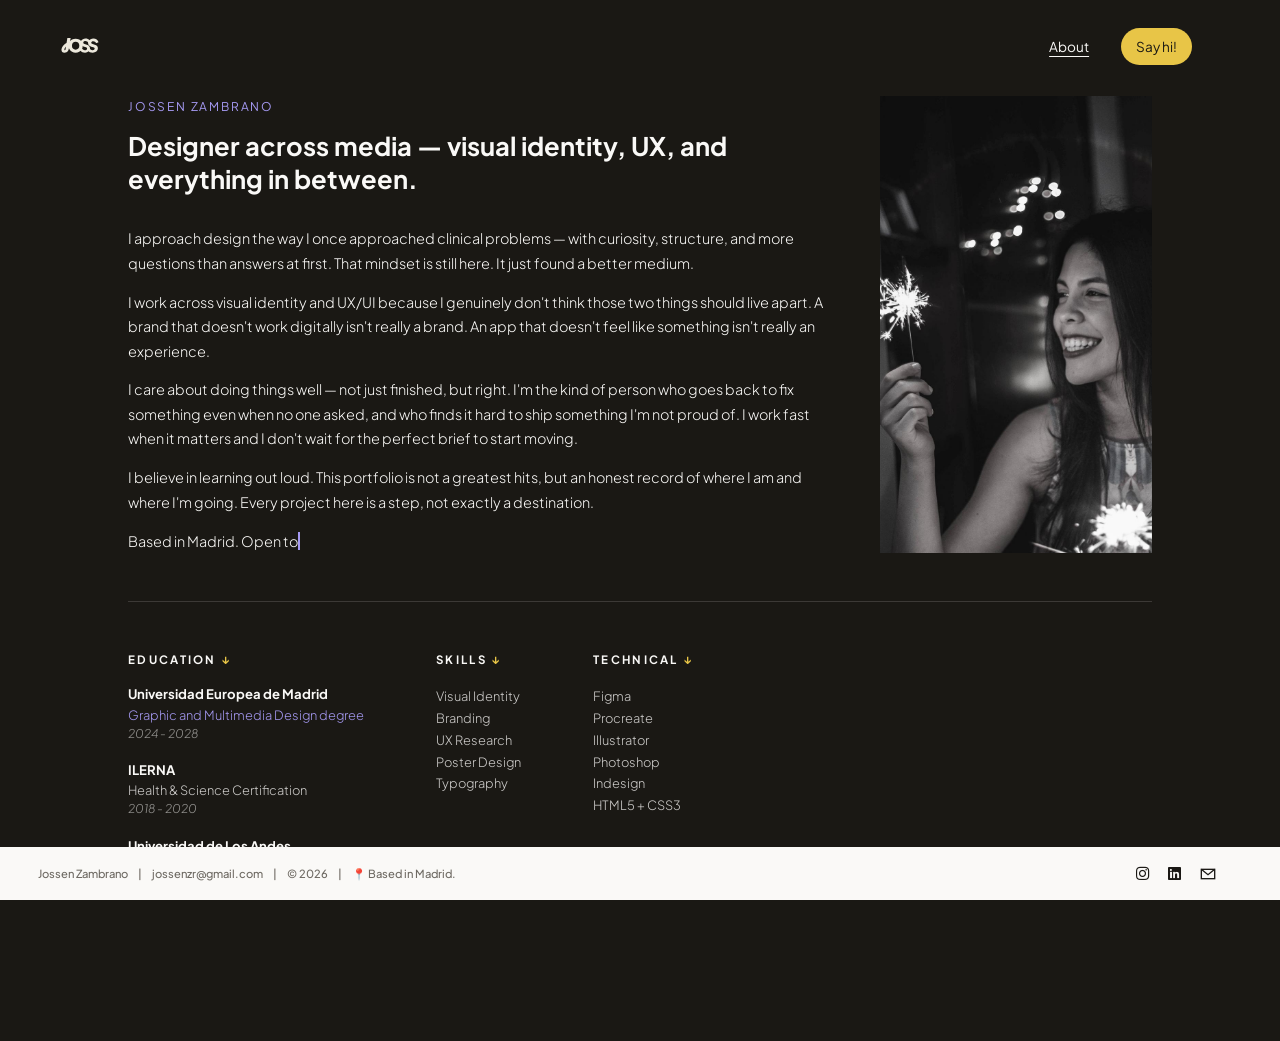
==== commit c993626f: "Efecto de escritura con cursor parpadeante en About y ajustes finales del formulario de contacto - S" ====
--- a/aboutme.html
+++ b/aboutme.html
@@ -94,7 +94,10 @@
                 hits, but an honest record of where I am and where I'm going.
                 Every project here is a step, not exactly a destination.
               </p>
-              <p>Based in Madrid. Open to the world. Serious about craft.</p>
+              <p><span
+                  class="about-typewriter"
+                  data-text="Based in Madrid. Open to the world. Serious about craft."
+                ></span></p>
             </div>
             <div class="about-photo">
               <img src="images/about_me_image.jpeg" alt="Jossen Zambrano" />
--- a/assets/css/main.css
+++ b/assets/css/main.css
@@ -277,13 +277,9 @@
 		background-color: #FAF9F7;
 	}
 
-	/* Tiles sit flush against each other — no resting shadow to break the mosaic */
+	/* Tiles sit flush against each other — no shadow to break the mosaic */
 	body.home .tiles article {
 		box-shadow: none;
-	}
-
-	body:not(.is-touch).home .tiles article:hover {
-		box-shadow: 0 22px 48px rgba(0, 0, 0, 0.7);
 	}
 
 	/* Other pages: flip dark content text to off-white on the dark theme */
@@ -855,10 +851,10 @@
 	}
 
 		.tiles article {
-			-moz-transition: -moz-transform 0.5s ease, opacity 0.5s ease, box-shadow 0.5s ease;
-			-webkit-transition: -webkit-transform 0.5s ease, opacity 0.5s ease, box-shadow 0.5s ease;
-			-ms-transition: -ms-transform 0.5s ease, opacity 0.5s ease, box-shadow 0.5s ease;
-			transition: transform 0.5s ease, opacity 0.5s ease, box-shadow 0.5s ease;
+			-moz-transition: -moz-transform 0.5s ease, opacity 0.5s ease;
+			-webkit-transition: -webkit-transform 0.5s ease, opacity 0.5s ease;
+			-ms-transition: -ms-transform 0.5s ease, opacity 0.5s ease;
+			transition: transform 0.5s ease, opacity 0.5s ease;
 			position: relative;
 			width: auto;
 			margin: 0;
@@ -869,10 +865,6 @@
 		}
 
 			.tiles article > .image {
-				-moz-transition: -moz-transform 0.5s ease;
-				-webkit-transition: -webkit-transform 0.5s ease;
-				-ms-transition: -ms-transform 0.5s ease;
-				transition: transform 0.5s ease;
 				position: absolute;
 				top: 0;
 				left: 0;
@@ -888,14 +880,15 @@
 					width: 100%;
 					height: 100%;
 					object-fit: cover;
-					filter: blur(6px);
-					transform: scale(1.05);
-					transition: filter 0.5s ease, transform 0.5s ease;
+					border-radius: 0;
 				}
 
+				/* Uniform dark scrim, same intensity on every tile: appears
+				   instantly on hover (no fade) so the photo stays legible
+				   underneath instead of being replaced/blurred (matches
+				   lisasuefischer.com) */
 				.tiles article > .image:before {
 					pointer-events: none;
-					transition: background-color 0.5s ease, opacity 0.5s ease;
 					content: '';
 					display: block;
 					position: absolute;
@@ -903,7 +896,7 @@
 					left: 0;
 					width: 100%;
 					height: 100%;
-					background-color: transparent;
+					background-color: rgba(0, 0, 0, 0.65);
 					opacity: 0;
 					z-index: 1;
 				}
@@ -929,6 +922,8 @@
 					z-index: 2;
 				}
 
+			/* Name + type appear instantly with the scrim (no fade), then
+			   ease up slightly into place — matches lisasuefischer.com */
 			.tiles article > a {
 				display: -moz-flex;
 				display: -webkit-flex;
@@ -946,10 +941,10 @@
 				-webkit-justify-content: flex-end;
 				-ms-justify-content: flex-end;
 				justify-content: flex-end;
-				-moz-transition: background-color 0.5s ease, -moz-transform 0.5s ease;
-				-webkit-transition: background-color 0.5s ease, -webkit-transform 0.5s ease;
-				-ms-transition: background-color 0.5s ease, -ms-transform 0.5s ease;
-				transition: background-color 0.5s ease, transform 0.5s ease;
+				-moz-transition: -moz-transform 0.35s cubic-bezier(0.22, 1, 0.36, 1);
+				-webkit-transition: -webkit-transform 0.35s cubic-bezier(0.22, 1, 0.36, 1);
+				-ms-transition: -ms-transform 0.35s cubic-bezier(0.22, 1, 0.36, 1);
+				transition: transform 0.35s cubic-bezier(0.22, 1, 0.36, 1);
 				position: absolute;
 				top: 0;
 				left: 0;
@@ -962,6 +957,11 @@
 				text-align: left;
 				text-decoration: none;
 				z-index: 3;
+				opacity: 0;
+				-moz-transform: translateY(10px);
+				-webkit-transform: translateY(10px);
+				-ms-transform: translateY(10px);
+				transform: translateY(10px);
 			}
 
 				.tiles article > a > :last-child {
@@ -992,15 +992,9 @@
 				}
 
 				.tiles article > a .content {
-					-moz-transition: max-height 0.5s ease, opacity 0.5s ease;
-					-webkit-transition: max-height 0.5s ease, opacity 0.5s ease;
-					-ms-transition: max-height 0.5s ease, opacity 0.5s ease;
-					transition: max-height 0.5s ease, opacity 0.5s ease;
 					width: 100%;
-					max-height: 0;
 					line-height: 1.5;
 					margin-top: 0.5em;
-					opacity: 0;
 				}
 
 					/* Project type in small caps */
@@ -1017,38 +1011,16 @@
 					}
 
 
-			body:not(.is-touch) .tiles article:hover {
-				-moz-transform: translateY(-6px);
-				-webkit-transform: translateY(-6px);
-				-ms-transform: translateY(-6px);
-				transform: translateY(-6px);
-				box-shadow: 0 18px 42px rgba(26, 24, 20, 0.18);
+			body:not(.is-touch) .tiles article:hover > .image:before {
+				opacity: 1;
 			}
 
-			body:not(.is-touch) .tiles article:hover > .image {
-				-moz-transform: scale(1.03);
-				-webkit-transform: scale(1.03);
-				-ms-transform: scale(1.03);
-				transform: scale(1.03);
-			}
-
-				body:not(.is-touch) .tiles article:hover > .image img {
-					filter: blur(0);
-					transform: scale(1);
-				}
-
-				body:not(.is-touch) .tiles article:hover > .image:before {
-					background-color: #000000;
-					opacity: 0.5;
-				}
-
-				body:not(.is-touch) .tiles article:hover > .image:after {
-					opacity: 0;
-				}
-
-			body:not(.is-touch) .tiles article:hover .content {
-				max-height: 15em;
+			body:not(.is-touch) .tiles article:hover > a {
 				opacity: 1;
+				-moz-transform: translateY(0);
+				-webkit-transform: translateY(0);
+				-ms-transform: translateY(0);
+				transform: translateY(0);
 			}
 
 		* + .tiles {
@@ -1063,20 +1035,34 @@
 			opacity: 0;
 		}
 
-		body.is-touch .tiles article .content {
-			max-height: 15em;
+		/* Touch devices have no hover: keep name/type/scrim always shown */
+		body.is-touch .tiles article > a {
 			opacity: 1;
-		}
-
-		body.is-touch .tiles article > .image img {
-			filter: blur(0);
-			transform: scale(1);
+			-moz-transform: translateY(0);
+			-webkit-transform: translateY(0);
+			-ms-transform: translateY(0);
+			transform: translateY(0);
+		}
+
+		/* Touch devices show the scrim permanently (no hover to reveal it) —
+		   lighter than the desktop hover veil so it doesn't sit too dark
+		   at rest on mobile */
+		body.is-touch .tiles article > .image:before {
+			opacity: 1;
+			background-color: rgba(0, 0, 0, 0.4);
 		}
 
 		/* Locked (coming soon) tiles: stay blurred everywhere */
-		body:not(.is-touch) .tiles article.locked:hover > .image img,
-		body.is-touch .tiles article.locked > .image img {
+		.tiles article.locked > .image img {
 			filter: blur(6px);
+			transform: scale(1.05);
+		}
+
+		/* Noches de Verano tile: nudge the crop left so the left-most tower
+		   isn't cut off, and zoom in slightly so the image fully bleeds to
+		   the tile edges (no hairline gap against the neighbouring tiles) */
+		.tiles article.style1 > .image img {
+			object-position: 8% center;
 			transform: scale(1.05);
 		}
 
@@ -1087,11 +1073,6 @@
 			vertical-align: 0.04em;
 		}
 
-		body.is-touch .tiles article > .image:before {
-			background-color: #000000;
-			opacity: 0.5;
-		}
-
 		@media screen and (max-width: 1280px) {
 
 			.tiles {
@@ -1124,6 +1105,7 @@
 				grid-template-columns: 1fr 1fr;
 				grid-auto-rows: auto;
 				gap: 0;
+				max-width: 100%;
 				margin: 0 auto;
 			}
 
@@ -1132,13 +1114,6 @@
 					margin: 0;
 				}
 
-					.tiles article:hover > .image {
-						-moz-transform: scale(1.0);
-						-webkit-transform: scale(1.0);
-						-ms-transform: scale(1.0);
-						transform: scale(1.0);
-					}
-
 		}
 
 		@media screen and (max-width: 480px) {
@@ -1147,6 +1122,7 @@
 				grid-template-columns: 1fr;
 				grid-auto-rows: auto;
 				gap: 0;
+				max-width: 100%;
 				margin: 0 auto;
 			}
 
@@ -1486,6 +1462,7 @@
 			margin-top: 1em;
 			padding: 0.5em 1.4em;
 			font-size: 1.1em;
+			font-weight: 400;
 			border-radius: 2em;
 			background: #1A1814;
 			color: #A599F2;
@@ -1578,6 +1555,13 @@
 				font-size: clamp(1em, 1.6vw, 1.25em);
 				font-weight: 600;
 			}
+
+				#intro .quote-name img {
+					height: 5em;
+					width: auto;
+					display: inline-block;
+					vertical-align: middle;
+				}
 
 			#intro .quote-role {
 				font-size: clamp(0.85em, 1.2vw, 1em);
@@ -1758,16 +1742,47 @@
 		margin: 0;
 	}
 
+	/* Typewriter: text types itself out, then a caret keeps blinking.
+	   Width is the text's own measured length (11.15em) — "ch" would use
+	   the "0" glyph as its unit, which overshoots badly on a proportional
+	   font with lots of narrow letters, leaving the caret stranded past
+	   the last character. */
+	@keyframes sayhelloTyping {
+		from { width: 0; }
+		to   { width: 11.15em; }
+	}
+
+	@keyframes sayhelloCaret {
+		50% { border-color: transparent; }
+	}
+
+	.typewriter {
+		display: block;
+		overflow: hidden;
+		white-space: nowrap;
+		width: 11.15em;
+		border-right: 2px solid #A599F2;
+		animation:
+			sayhelloTyping 1.6s steps(25, end) 0.6s both,
+			sayhelloCaret 0.75s step-end infinite;
+	}
+
 	#sayhello {
 		max-width: 68em;
-		margin: 0 auto;
-		display: grid;
-		grid-template-columns: 1fr 1fr;
-		gap: 3.5em;
-		align-items: start;
+		margin: 5em auto 0 auto;
+		text-align: left;
+		position: relative;
+	}
+
+	.sayhello-form {
+		max-width: 26em;
 	}
 
 	.sayhello-image {
+		position: absolute;
+		right: 0;
+		bottom: 0;
+		width: 20em;
 		border-radius: 16px;
 		overflow: hidden;
 		aspect-ratio: 1 / 1;
@@ -1785,6 +1800,11 @@
 		font-weight: 700;
 		color: #1A1814;
 		margin-bottom: 0.8em;
+	}
+
+	#sayhello input,
+	#sayhello textarea {
+		text-align: left;
 	}
 
 	#sayhello input::placeholder,
@@ -1798,6 +1818,7 @@
 		font-weight: 400;
 		color: #1A1814;
 		margin-bottom: 0.3em;
+		text-align: left;
 	}
 
 	#sayhello form > .fields {
@@ -1972,6 +1993,11 @@
 		margin-bottom: 0;
 	}
 
+	.about-typewriter {
+		border-right: 2px solid #A599F2;
+		animation: sayhelloCaret 0.75s step-end infinite;
+	}
+
 	.about-photo {
 		position: relative;
 		overflow: hidden;
@@ -2230,6 +2256,20 @@
 		opacity: 0.8;
 	}
 
+	.tools-icons {
+		display: flex;
+		align-items: center;
+		flex-wrap: wrap;
+		gap: 0.7em;
+	}
+
+	.tool-icon {
+		display: block;
+		width: 2.2em;
+		height: 2.2em;
+		object-fit: contain;
+	}
+
 	.project-description-body {
 		flex: 1;
 	}
@@ -2253,6 +2293,78 @@
 
 .project-section {
 		margin-bottom: 3rem;
+	}
+
+	.project-cta {
+		text-align: center;
+		margin: 1rem 0 5rem;
+	}
+
+	/* Método MAD: extra breathing room above the prototype CTA, away from
+	   the closing "Resolved / Out of scope" card */
+	body.p4 .project-cta {
+		margin-top: 9rem;
+	}
+
+	/* Bitty: center the "Get font" pill in the gap between the last video
+	   and the "More projects" divider line */
+	body.p3 .project-cta {
+		margin-top: 8.9rem;
+		margin-bottom: 1rem;
+	}
+
+	body.p3 .more-projects {
+		margin-top: 7.3rem;
+	}
+
+	/* More projects: lets visitors keep browsing at the end of a case
+	   study instead of having to go back to the home tiles via the logo */
+	.more-projects {
+		margin-top: 15rem;
+		padding-top: 15rem;
+		border-top: 1px solid rgba(250, 249, 247, 0.1);
+	}
+
+	/* Mobile fallback: no room to repeat the whole tile grid on small
+	   screens, so swap it for a single pill linking back to all projects */
+	.more-projects-cta {
+		display: none;
+	}
+
+	/* Violet instead of honey: on pages with another honey CTA right above
+	   (e.g. "Try the prototype"), two same-colour pills back to back read
+	   as one block. */
+	.more-projects-cta .button.primary {
+		background-color: #A599F2;
+		color: #1A1814 !important;
+	}
+
+	.more-projects-cta .button.primary:hover {
+		background-color: #E8C547;
+		color: #1A1814 !important;
+		box-shadow: 0 4px 16px rgba(232, 197, 71, 0.4);
+	}
+
+	.more-projects-cta .button.primary:active {
+		background-color: #8a7de0;
+	}
+
+	@media screen and (max-width: 736px) {
+
+		.more-projects {
+			margin-top: 4rem;
+			padding-top: 3rem;
+		}
+
+		.more-projects .tiles {
+			display: none;
+		}
+
+		.more-projects-cta {
+			display: block;
+			text-align: center;
+		}
+
 	}
 
 	.image-grid {
@@ -2280,8 +2392,37 @@
 		transform: none;
 	}
 
-	.image-grid img:hover {
-		transform: scale(1.02);
+	.image-grid video {
+		flex: 1;
+		min-width: 0;
+		display: block;
+		aspect-ratio: 1 / 1;
+		object-fit: cover;
+		border-radius: 0;
+		opacity: 0;
+		transform: translateY(26px);
+		transition: opacity 0.7s cubic-bezier(0.22, 1, 0.36, 1),
+		            transform 0.7s cubic-bezier(0.22, 1, 0.36, 1);
+	}
+
+	/* Slightly translucent once revealed, unlike the photos next to it */
+	.image-grid video.reveal-in {
+		opacity: 0.85;
+		transform: none;
+	}
+
+	/* FontForge recording: wider than square so the full app window shows
+	   (no side cropping), and anchored to the top so the Windows taskbar
+	   at the bottom of the capture gets cropped out instead */
+	.image-grid video.video-wide-crop {
+		aspect-ratio: 2 / 1;
+		object-position: center top;
+	}
+
+	/* Icon sheet's artwork sits left-of-centre in its own canvas; shift the
+	   crop window right so the icons land centred in the square tile */
+	.image-grid img.obj-shift-left {
+		object-position: 60% center;
 	}
 
 	/* Contained, centred project layout on tablet/desktop (wider side margins) */
@@ -2305,22 +2446,44 @@
 
 	}
 
+	/* "More projects" tiles at the bottom of each project page: align to
+	   the same side margins as the rest of that project's content. Home
+	   page tiles keep their own max-width: 94% inset, untouched. */
+	@media screen and (min-width: 737px) {
+
+		.more-projects .tiles {
+			max-width: 64em;
+			margin-left: auto;
+			margin-right: auto;
+		}
+
+	}
+
 /* Case study — Método MAD (proyecto4) */
 
 	.cs-section {
-		margin-bottom: 4.5rem;
+		margin-bottom: 5rem;
+	}
+
+	/* Lo-fi prototype: smaller block, doesn't need as much air as the
+	   heavier text sections around it */
+	.cs-section.cs-tight {
+		margin-top: -2rem;
+		margin-bottom: 2.5rem;
 	}
 
 	.cs-label {
 		display: block;
 		font-size: 0.75em;
-		font-weight: 400;
+		font-weight: 700;
 		text-transform: uppercase;
 		letter-spacing: 0.15em;
 		color: #A599F2;
-		padding-bottom: 0.8em;
+		padding-top: 1.5em;
+		padding-bottom: 1em;
 		border-bottom: 1px solid rgba(250, 249, 247, 0.15);
-		margin-bottom: 2em;
+		margin-bottom: 2.5em;
+		text-align: center;
 	}
 
 	.cs-h2 {
@@ -2331,6 +2494,7 @@
 		text-transform: none;
 		letter-spacing: normal;
 		margin-bottom: 0.8em;
+		text-align: center;
 	}
 
 	.cs-body {
@@ -2338,8 +2502,9 @@
 		line-height: 1.8;
 		color: #FAF9F7;
 		opacity: 0.85;
-		margin-bottom: 2em;
+		margin: 0 auto 2em auto;
 		max-width: 46em;
+		text-align: center;
 	}
 
 	.cs-card {
@@ -2347,6 +2512,7 @@
 		border: 1px solid rgba(250, 249, 247, 0.14);
 		border-radius: 1em;
 		padding: 1.5em;
+		text-align: center;
 	}
 
 	.cs-stats {
@@ -2385,10 +2551,12 @@
 
 	.cs-table-title {
 		font-size: 0.7em;
+		font-weight: 700;
 		letter-spacing: 0.12em;
 		text-transform: uppercase;
 		color: #A599F2;
-		margin: 0 0 1.2em;
+		margin: 0 0 1.5em;
+		text-align: center;
 	}
 
 	.cs-table {
@@ -2400,7 +2568,7 @@
 	}
 
 	.cs-table th {
-		text-align: left;
+		text-align: center;
 		font-weight: 600;
 		color: #FAF9F7;
 		opacity: 0.6;
@@ -2408,12 +2576,8 @@
 		border-bottom: 1px solid rgba(250, 249, 247, 0.2);
 	}
 
-	.cs-table th:not(:first-child),
-	.cs-table td:not(:first-child) {
+	.cs-table td {
 		text-align: center;
-	}
-
-	.cs-table td {
 		padding: 0.6em 0;
 		color: #FAF9F7;
 		opacity: 0.85;
@@ -2444,23 +2608,27 @@
 		margin-right: auto;
 	}
 
-	/* Empathy maps: two separate light cards (like the personas), slightly
-	   narrower than the full column */
+	/* Empathy maps: two separate columns, slightly narrower than the full
+	   width. Images are transparent PNGs drawn to sit directly on the dark
+	   page background — no card/backdrop behind them. */
 	.image-grid.cs-cols-2.cs-light-each {
 		max-width: 50em;
+		gap: 3em;
 		margin-left: auto;
 		margin-right: auto;
-	}
-
-	.image-grid.cs-light-each img {
-		background: #FAF9F7;
-		padding: 1.25em;
 	}
 
 	.image-grid.cs-natural img {
 		width: 100%;
 		aspect-ratio: auto;
 		object-fit: contain;
+	}
+
+	/* Lo-fi wireframes: smaller than the full column, centered */
+	.image-grid.cs-wireframes {
+		max-width: 40em;
+		margin-left: auto;
+		margin-right: auto;
 	}
 
 	/* Light panel behind diagrams drawn in dark ink (transparent PNGs) */
@@ -2478,9 +2646,11 @@
 	}
 
 	.cs-hmw {
-		border-left: 3px solid #E8C547;
-		padding: 0.4em 0 0.4em 1.5em;
-		margin: 0 0 2em;
+		text-align: center;
+		border-top: 3px solid #E8C547;
+		padding: 1.5em 0 0;
+		margin: 0 auto 2em;
+		max-width: 40em;
 	}
 
 	.cs-hmw p {
@@ -2488,8 +2658,7 @@
 		font-style: italic;
 		line-height: 1.7;
 		color: #FAF9F7;
-		max-width: 40em;
-		margin: 0;
+		margin: 0 auto;
 	}
 
 	.cs-decisions {
@@ -2499,58 +2668,55 @@
 		margin-bottom: 2em;
 	}
 
+	/* Light cards here so the palette swatch (a white PNG) sits flush
+	   instead of floating in a dark box */
+	.cs-decisions .cs-card {
+		background: #FAF9F7;
+		border-color: rgba(26, 24, 20, 0.1);
+	}
+
 	.cs-decision-icon {
 		display: block;
 		font-size: 1.3em;
-		color: #E8C547;
+		color: #A599F2;
 		margin-bottom: 0.6em;
 	}
 
 	.cs-decision-title {
 		font-size: 0.9em;
 		font-weight: 700;
-		color: #FAF9F7;
+		color: #1A1814;
 		margin: 0 0 0.6em;
 	}
 
 	.cs-decision-body {
 		font-size: 0.78em;
 		line-height: 1.7;
-		color: #FAF9F7;
-		opacity: 0.7;
+		color: #1A1814;
+		opacity: 0.75;
 		margin: 0;
 	}
 
-	.cs-closing {
-		display: grid;
-		grid-template-columns: 1fr 1fr;
-		gap: 2em;
-		margin-bottom: 2em;
-	}
-
-	.cs-closing-label {
-		font-size: 0.8em;
-		font-weight: 700;
-		margin: 0 0 0.6em;
-	}
-
-	.cs-closing ul {
-		list-style: none;
-		padding: 0;
-		margin: 0;
-	}
-
-	.cs-closing li {
-		font-size: 0.8em;
-		line-height: 1.6;
-		color: #FAF9F7;
-		opacity: 0.75;
-		padding: 0.2em 0;
-	}
-
-	.cs-closing li::before {
-		content: '\2192  ';
-		opacity: 0.5;
+	/* Color palette / typography / tone swatches, centered in place of a
+	   text decision card, sitting close under the title. All three share
+	   a fixed-height media slot so images of different aspect ratios
+	   still line up with each other across the row. */
+	.cs-decision-palette .cs-decision-title {
+		margin-bottom: 0.2em;
+	}
+
+	.cs-decision-media {
+		display: flex;
+		align-items: center;
+		justify-content: center;
+		min-height: 10.5em;
+	}
+
+	.cs-decision-media img {
+		width: 100%;
+		max-width: 14em;
+		display: block;
+		margin: 0 auto;
 	}
 
 	.cs-footnote {
@@ -2564,7 +2730,6 @@
 
 		.cs-stats,
 		.cs-decisions,
-		.cs-closing,
 		.image-grid.cs-cols-2,
 		.image-grid.cs-cols-3 {
 			grid-template-columns: 1fr;
@@ -2798,17 +2963,16 @@
 	}
 
 	#sayhello {
-		grid-template-columns: 1fr;
-		gap: 1.5em;
+		margin-top: 7em;
+		display: block;
 	}
 
 	.sayhello-image {
-		aspect-ratio: auto;
-	}
-
-	.sayhello-image img {
-		height: auto;
-		object-fit: contain;
+		display: none;
+	}
+
+	#sayhello ul.actions {
+		margin-top: 3.5em;
 	}
 
 	#sayhello form > .fields > .field.half {
@@ -2827,13 +2991,9 @@
 		font-size: 2em;
 	}
 
-	.sayhello-image {
-		display: block;
-	}
-
 	#sayhello ul.actions {
 		justify-content: flex-start;
-		margin-top: 1.5em;
+		margin-top: 3.5em;
 	}
 
 }
@@ -2881,11 +3041,6 @@
 		border-radius: 0;
 	}
 
-	/* No hover movement on touch devices */
-	.image-grid img:hover {
-		transform: none;
-	}
-
 }
 
 @media screen and (max-width: 480px) {
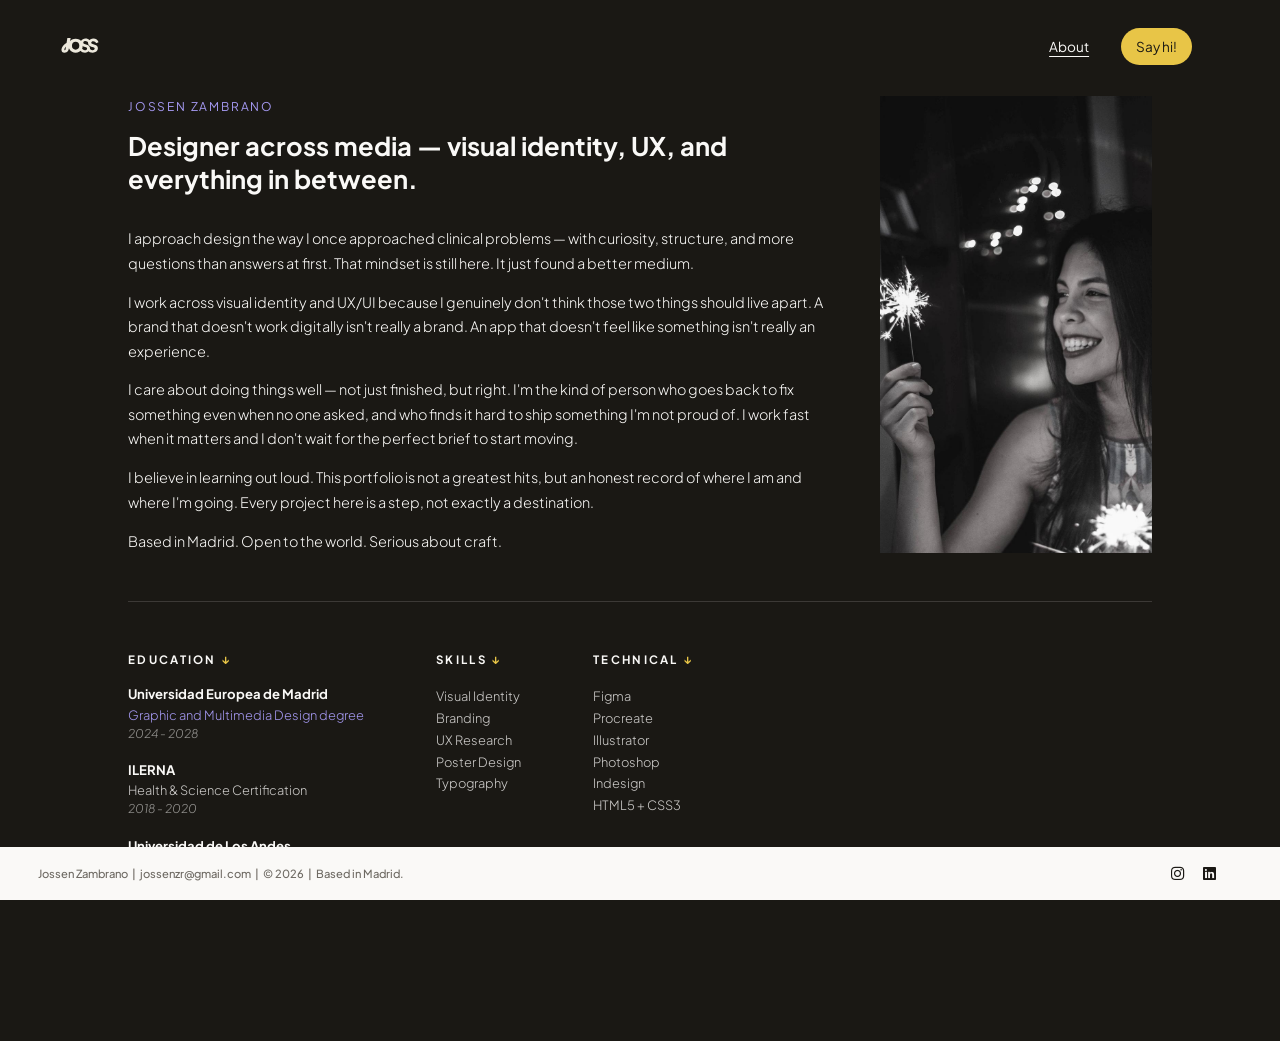
==== commit 2c6561a1: "portadas proyectos locked" ====
--- a/aboutme.html
+++ b/aboutme.html
@@ -42,6 +42,7 @@
           <nav>
             <ul>
               <li><a href="aboutme.html" class="active">About</a></li>
+
               <li><a href="sayhello.html" class="say-hello">Say hi!</a></li>
             </ul>
           </nav>
@@ -94,10 +95,7 @@
                 hits, but an honest record of where I am and where I'm going.
                 Every project here is a step, not exactly a destination.
               </p>
-              <p><span
-                  class="about-typewriter"
-                  data-text="Based in Madrid. Open to the world. Serious about craft."
-                ></span></p>
+              <p>Based in Madrid. Open to the world. Serious about craft.</p>
             </div>
             <div class="about-photo">
               <img src="images/about_me_image.jpeg" alt="Jossen Zambrano" />
@@ -163,10 +161,10 @@
             <ul class="copyright">
               <li>
                 Jossen Zambrano<span class="footer-extra">
-                  &nbsp;&nbsp;&nbsp;&nbsp;|&nbsp;&nbsp;&nbsp;&nbsp; jossenzr@gmail.com</span
+                  &nbsp;|&nbsp; jossenzr@gmail.com</span
                 >
-                &nbsp;&nbsp;&nbsp;&nbsp;|&nbsp;&nbsp;&nbsp;&nbsp; &copy; 2026<span class="footer-extra">
-                  &nbsp;&nbsp;&nbsp;&nbsp;|&nbsp;&nbsp;&nbsp;&nbsp; 📍 Based in Madrid.</span
+                &nbsp;|&nbsp; &copy; 2026<span class="footer-extra">
+                  &nbsp;|&nbsp; Based in Madrid.</span
                 >
               </li>
             </ul>
@@ -190,14 +188,6 @@
                     ><span class="label">LinkedIn</span></a
                   >
                 </li>
-                <li>
-                  <a
-                    href="mailto:jossenzr@gmail.com"
-                    class="icon style2 fa-envelope"
-                    aria-label="Say hi"
-                    ><span class="label">Say hi</span></a
-                  >
-                </li>
               </ul>
             </section>
           </div>
--- a/assets/css/main.css
+++ b/assets/css/main.css
@@ -1888,6 +1888,18 @@
 			transform: translateX(0);
 		}
 
+		/* Project CTAs (Get font, Try the prototype, View brand guideline):
+		   the arrow gives a quick one-off peek as soon as the button scrolls
+		   into view, then settles back to still until the user hovers. */
+		@keyframes ctaArrowWink {
+			0%, 100% { max-width: 0; margin-left: 0; opacity: 0; transform: translateX(-4px); }
+			50% { max-width: 1.5em; margin-left: 0.5em; opacity: 1; transform: translateX(0); }
+		}
+
+		.project-cta .submit-cta.cta-wink::after {
+			animation: ctaArrowWink 0.9s ease 0.4s 1;
+		}
+
 	[data-fs-success] {
 		display: none;
 	}
@@ -2300,21 +2312,36 @@
 		margin: 1rem 0 5rem;
 	}
 
-	/* Método MAD: extra breathing room above the prototype CTA, away from
-	   the closing "Resolved / Out of scope" card */
-	body.p4 .project-cta {
+	/* Método MAD: extra breathing room above the closing prototype CTA,
+	   away from the Reflections text. Only the last of the two CTAs on
+	   this page (top one keeps the default spacing). */
+	body.p4 .project-cta:last-of-type {
 		margin-top: 9rem;
 	}
 
-	/* Bitty: center the "Get font" pill in the gap between the last video
-	   and the "More projects" divider line */
-	body.p3 .project-cta {
+	/* Bitty: center the closing "Get font" pill in the gap between the
+	   last video and the "More projects" divider line. Only the last of
+	   the two CTAs on this page (top one keeps the default spacing). */
+	body.p3 .project-cta:last-of-type {
 		margin-top: 8.9rem;
 		margin-bottom: 1rem;
 	}
 
 	body.p3 .more-projects {
 		margin-top: 7.3rem;
+	}
+
+	/* Audiosistemas: center the closing "View brand guideline" pill in the
+	   gap between the last image and the "More projects" divider line.
+	   Only the last of the two CTAs on this page (top one keeps the
+	   default spacing). */
+	body.p2 .project-cta:last-of-type {
+		margin-top: 8.1875rem;
+		margin-bottom: 1rem;
+	}
+
+	body.p2 .more-projects {
+		margin-top: 8.1875rem;
 	}
 
 	/* More projects: lets visitors keep browsing at the end of a case
